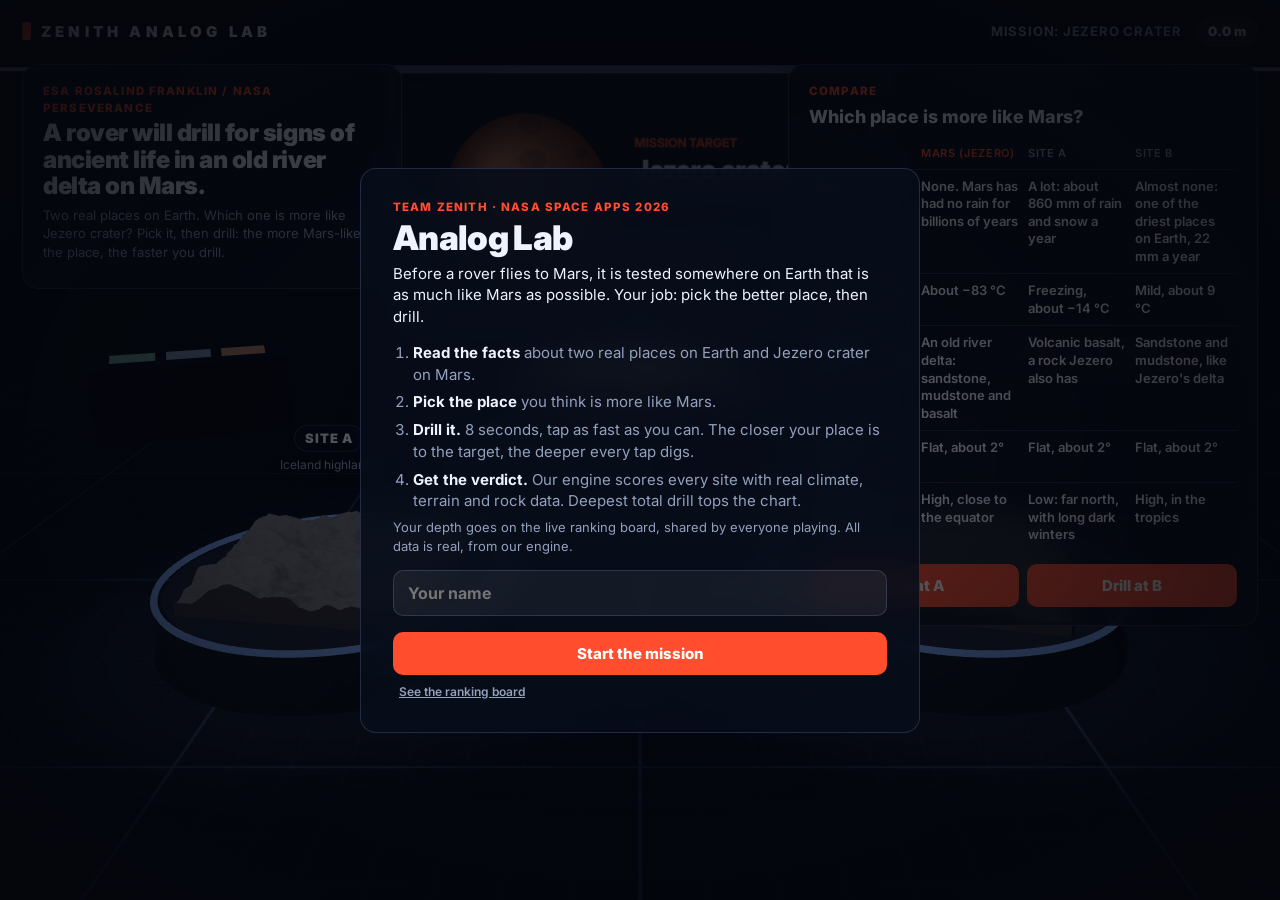
==== zenith-app/game/index.html @ bbe91fd3 "Zenith, NASA Space Apps 2026: public snapshot at submission Snapshot of savanakshitij/zenith-analog-" ====
<!doctype html>
<html lang="en">
<head>
<meta charset="utf-8">
<meta name="viewport" content="width=device-width, initial-scale=1, maximum-scale=1, user-scalable=no">
<title>Analog Lab: Team Zenith</title>
<link rel="preconnect" href="https://fonts.googleapis.com">
<link href="https://fonts.googleapis.com/css2?family=Inter:wght@400;500;600;700;800;900&display=swap" rel="stylesheet">
<style>
:root { --ink: #eef3ff; --muted: #93a1bd; --line: rgba(160, 190, 255, .18); --panel: rgba(8, 13, 26, .86); --accent: #ff4d2e; --data: #6ea8ff; --good: #3ddc97; --mid: #ffc857; --bad: #ff5d5d; }
* { box-sizing: border-box; }
html, body { margin: 0; height: 100%; background: #04060c; color: var(--ink); font: 15px/1.45 Inter, system-ui, sans-serif; overflow: hidden; }
canvas#lab { position: fixed; inset: 0; width: 100%; height: 100%; display: block; }
.top { position: fixed; top: 0; left: 0; right: 0; display: flex; align-items: center; gap: 14px; padding: 16px 22px; pointer-events: none; }
.brand { font-weight: 900; letter-spacing: .28em; font-size: 15px; }
.brand i { display: inline-block; width: 9px; height: 18px; background: var(--accent); border-radius: 2px; margin-right: 10px; vertical-align: -3px; }
.top .round { margin-left: auto; font-size: 13px; color: var(--muted); font-weight: 700; letter-spacing: .06em; }
.top .pts { font-weight: 900; color: var(--ink); background: rgba(255,255,255,.08); padding: 6px 12px; border-radius: 999px; font-size: 13px; }
.panel { position: fixed; background: var(--panel); border: 1px solid var(--line); border-radius: 16px; -webkit-backdrop-filter: blur(14px); backdrop-filter: blur(14px); }
.brief { left: 22px; top: 64px; width: min(380px, calc(100vw - 44px)); padding: 18px 20px; }
.kicker { margin: 0 0 4px; font-size: 11.5px; font-weight: 800; letter-spacing: .1em; text-transform: uppercase; color: var(--accent); }
h1 { margin: 0 0 6px; font-size: 24px; line-height: 1.1; letter-spacing: -.02em; font-weight: 900; }
h2 { margin: 0 0 8px; font-size: 18px; font-weight: 800; }
p { margin: 0 0 8px; }
.muted { color: var(--muted); font-size: 13px; }
.tgt { display: grid; grid-template-columns: 1fr auto; gap: 3px 12px; margin-top: 10px; font-size: 13px; }
.tgt span:nth-child(odd) { color: var(--muted); }
.tgt span:nth-child(even) { font-weight: 700; text-align: right; font-variant-numeric: tabular-nums; }
.choose { left: 50%; bottom: 20px; transform: translateX(-50%); display: flex; gap: 8px; padding: 10px; }
.choose button { min-width: 150px; text-align: left; border: 1px solid var(--line); background: rgba(255,255,255,.04); color: var(--ink); border-radius: 12px; padding: 10px 14px; cursor: pointer; font: inherit; transition: border-color .15s, background .15s; }
.choose button b { display: block; font-size: 22px; font-weight: 900; line-height: 1; margin-bottom: 4px; color: var(--data); }
.choose button span { font-size: 12.5px; color: var(--muted); }
.choose button:hover, .choose button.sel { border-color: var(--data); background: rgba(110,168,255,.12); }
.choose button.win { border-color: var(--good); background: rgba(61,220,151,.14); }
.choose button.lose { opacity: .7; }
.inspect { right: 22px; top: 64px; width: min(400px, calc(100vw - 44px)); padding: 18px 20px; max-height: calc(100vh - 190px); overflow-y: auto; }
.rows { display: grid; grid-template-columns: 1.15fr 1fr 1fr; font-size: 13px; margin-top: 8px; }
.rows > span { padding: 7px 0; border-top: 1px solid var(--line); font-variant-numeric: tabular-nums; }
.rows .h { color: var(--muted); font-weight: 700; font-size: 11.5px; text-transform: uppercase; letter-spacing: .06em; border-top: 0; }
.rows .l { color: var(--muted); }
.rows .v { font-weight: 700; }
.rows .v.good { color: var(--good); } .rows .v.mid { color: var(--mid); } .rows .v.bad { color: var(--bad); }
.cta { display: block; width: 100%; margin-top: 14px; border: 0; border-radius: 10px; padding: 12px; background: var(--accent); color: #fff; font: 800 15px Inter, sans-serif; cursor: pointer; }
.cta.ghost { background: transparent; border: 1px solid var(--line); color: var(--ink); }
.cta:disabled { opacity: .4; cursor: default; }
.bars { display: grid; gap: 10px; margin: 12px 0; }
.bar { display: grid; grid-template-columns: 28px 1fr 44px; gap: 10px; align-items: center; font-size: 13px; }
.bar b { font-size: 18px; color: var(--data); }
.bar .tr { height: 10px; border-radius: 6px; background: rgba(255,255,255,.08); overflow: hidden; }
.bar .tr i { display: block; height: 100%; width: 0; background: var(--data); border-radius: 6px; transition: width 1.1s cubic-bezier(.2,.8,.2,1); }
.bar.win .tr i { background: var(--good); }
.bar .n { text-align: right; font-weight: 900; font-variant-numeric: tabular-nums; }
.bar small { grid-column: 2 / 4; margin-top: -6px; color: var(--muted); }
#labels { position: fixed; inset: 0; z-index: 1; pointer-events: none; }
.panel, .hint { z-index: 3; }
.label { position: absolute; transform: translate(-50%, -100%); pointer-events: none; text-align: center; white-space: nowrap; text-shadow: 0 2px 10px #000; }
.label b { display: inline-block; font-size: 13px; font-weight: 900; letter-spacing: .06em; padding: 3px 10px; border-radius: 999px; background: rgba(8,13,26,.75); border: 1px solid var(--line); }
.label.target b { color: var(--accent); border-color: rgba(255,77,46,.5); }
.label span { display: block; font-size: 12px; color: var(--muted); margin-top: 4px; }
.label em { display: block; font-style: normal; font-size: 26px; font-weight: 900; color: var(--good); margin-top: 2px; }
.cover { position: fixed; inset: 0; display: grid; place-items: center; background: radial-gradient(ellipse at center, rgba(4,6,12,.55), rgba(4,6,12,.92)); z-index: 5; padding: 20px; }
.cover .panel { position: relative; width: min(560px, 100%); padding: 30px 32px; }
.cover h1 { font-size: 34px; }
.steps { margin: 14px 0 6px; padding-left: 20px; color: var(--muted); }
.steps li { margin-bottom: 6px; } .steps b { color: var(--ink); }
.hint { position: fixed; left: 50%; bottom: 118px; transform: translateX(-50%); font-size: 12.5px; color: var(--muted); text-shadow: 0 1px 6px #000; pointer-events: none; }
.drive { left: 50%; top: 64px; transform: translateX(-50%); padding: 12px 18px; text-align: center; min-width: 320px; }
.drive .big { font-size: 30px; font-weight: 900; font-variant-numeric: tabular-nums; }
.drive .row { display: flex; gap: 18px; justify-content: center; align-items: baseline; }
.drive .row span { font-size: 12px; color: var(--muted); text-transform: uppercase; letter-spacing: .06em; font-weight: 700; }
.drive .msg { margin: 6px 0 0; font-size: 13.5px; min-height: 1.4em; }
.drive .msg.bad { color: var(--bad); font-weight: 700; } .drive .msg.good { color: var(--good); font-weight: 700; }
.samples { right: 22px; top: 64px; width: min(330px, calc(100vw - 44px)); padding: 14px 16px; }
.samples .s { padding: 8px 0; border-top: 1px solid var(--line); font-size: 13px; }
.samples .s:first-of-type { border-top: 0; }
.samples .s b { display: block; }
.samples .s .ok { color: var(--good); font-weight: 800; } .samples .s .no { color: var(--bad); font-weight: 800; } .samples .s .meh { color: var(--mid); font-weight: 800; }
.pad { position: fixed; z-index: 4; bottom: 18px; display: grid; gap: 6px; }
.pad.l { left: 18px; grid-template-columns: repeat(3, 56px); } .pad.r { right: 18px; }
.pad button { height: 56px; border-radius: 12px; border: 1px solid var(--line); background: rgba(8,13,26,.8); color: var(--ink); font: 800 18px Inter, sans-serif; touch-action: none; user-select: none; }
.pad button:active, .pad button.on { background: rgba(110,168,255,.3); }
.pad.r button { width: 110px; background: var(--accent); border-color: var(--accent); font-size: 16px; }
.keys { font-size: 12px; color: var(--muted); margin-top: 4px; }
kbd { font: 700 11px Inter, sans-serif; border: 1px solid var(--line); border-radius: 4px; padding: 1px 5px; color: var(--ink); }
.drill { left: 50%; bottom: 20px; transform: translateX(-50%); width: min(560px, calc(100vw - 24px)); padding: 16px 20px; display: grid; grid-template-columns: 1fr 120px; gap: 14px; align-items: center; z-index: 4; }
.drill .stat { display: flex; gap: 22px; align-items: baseline; }
.drill .stat div b { display: block; font-size: 38px; font-weight: 900; line-height: 1; font-variant-numeric: tabular-nums; }
.drill .stat div span { font-size: 11.5px; color: var(--muted); text-transform: uppercase; letter-spacing: .06em; font-weight: 700; }
.drill .tap { grid-row: span 2; height: 120px; border-radius: 50%; border: 0; background: var(--accent); color: #fff; font: 900 22px Inter, sans-serif; cursor: pointer; touch-action: manipulation; user-select: none; box-shadow: 0 0 0 6px rgba(255,77,46,.25); transition: transform 60ms; }
.drill .tap:active { transform: scale(.94); }
.drill .tap:disabled { background: #444; box-shadow: none; }
.drill p { margin: 0; font-size: 13px; color: var(--muted); }
.gauge { position: fixed; z-index: 3; left: 22px; top: 50%; transform: translateY(-50%); width: 120px; height: min(460px, 60vh); padding: 10px; }
.gauge .col { position: relative; height: calc(100% - 26px); border-radius: 8px; overflow: hidden; background: linear-gradient(#8a6a4a, #6b4f38 30%, #4b3a2c 60%, #2e2620); }
.gauge .col i { position: absolute; left: 0; right: 0; top: 0; height: 0; background: rgba(0,0,0,.55); border-bottom: 3px solid var(--accent); }
.gauge .col em { position: absolute; left: 6px; font-style: normal; font-size: 10px; color: rgba(255,255,255,.6); font-weight: 700; }
.gauge b { display: block; text-align: center; font-size: 13px; margin-bottom: 6px; }
.name { width: 100%; margin: 6px 0 2px; padding: 12px 14px; border-radius: 10px; border: 1px solid var(--line); background: rgba(255,255,255,.06); color: var(--ink); font: 700 16px Inter, sans-serif; }
.board { display: grid; gap: 7px; margin: 12px 0; }
.board .r { display: grid; grid-template-columns: 26px 110px 1fr 64px; gap: 10px; align-items: center; font-size: 13.5px; }
.board .r b { color: var(--muted); } .board .r span { overflow: hidden; text-overflow: ellipsis; white-space: nowrap; font-weight: 700; }
.board .r .tr { height: 14px; border-radius: 7px; background: rgba(255,255,255,.07); overflow: hidden; }
.board .r .tr i { display: block; height: 100%; background: var(--data); border-radius: 7px; width: 0; transition: width 1s cubic-bezier(.2,.8,.2,1); }
.board .r.me .tr i { background: var(--accent); } .board .r.me span { color: var(--accent); }
.board .r .n { text-align: right; font-weight: 900; font-variant-numeric: tabular-nums; }
.linkbtn { background: none; border: 0; color: var(--muted); font: 600 12px Inter, sans-serif; cursor: pointer; text-decoration: underline; margin-top: 8px; }
.cmp { display: grid; grid-template-columns: 1fr 1fr 1fr 1fr; font-size: 13px; margin-top: 6px; }
.cmp > span { padding: 8px 5px; border-top: 1px solid var(--line); font-weight: 600; line-height: 1.35; }
.cmp small { display: block; font-weight: 500; font-size: 11px; color: var(--muted); }
.cmp .h { border-top: 0; color: var(--muted); font-size: 11px; text-transform: uppercase; letter-spacing: .06em; }
.cmp .l { color: var(--muted); font-weight: 600; }
.cmp .tg { color: var(--ink); } .cmp .h.tg { color: var(--accent); }
.cmp .v.good { color: var(--good); } .cmp .v.mid { color: var(--mid); } .cmp .v.bad { color: var(--bad); }
.cmp .nm { font-size: 11px; color: var(--muted); font-weight: 600; }
.two { display: grid; grid-template-columns: 1fr 1fr; gap: 8px; } .two .cta { margin-top: 12px; }
.verdict { padding: 10px 12px; border-radius: 10px; margin-bottom: 10px; font-size: 14px; }
.verdict.yes { background: rgba(61,220,151,.14); } .verdict.no { background: rgba(255,93,93,.14); }
.cam { position: fixed; inset: 0; z-index: 3; display: grid; place-items: center; padding: 70px 16px 170px; pointer-events: none; }
.cam-in { position: relative; padding: 10px 12px 12px; width: min(900px, 100%); }
.cam-in canvas { display: block; width: 100%; height: auto; border-radius: 10px; }
.inspect { width: min(470px, calc(100vw - 44px)); }
[hidden] { display: none !important; }
@media (max-width: 700px) {
  .top .round { display: none; } .brand { font-size: 12px; letter-spacing: .2em; }
  .cmp { grid-template-columns: 1fr 1fr 1fr; font-size: 12px; }
  .cmp > span:first-child { display: none; }
  .cmp .l { grid-column: 1 / -1; padding-bottom: 0; color: var(--ink); font-weight: 800; }
  .cmp .l + span, .cmp .l + span + span, .cmp .l + span + span + span { border-top: 0; }
  .inspect { bottom: 12px !important; max-height: 62vh !important; }
  .cam { padding: 96px 8px 200px; }
  .drill { grid-template-columns: 1fr 96px; padding: 12px 14px; bottom: 10px; }
  .drill .tap { height: 96px; font-size: 18px; }
  .drill .stat { gap: 14px; } .drill .stat div b { font-size: 28px; }
  .drill p { display: none; }
  .board .r { grid-template-columns: 22px 80px 1fr 56px; }
  .cover .panel { padding: 22px 20px; } .cover h1 { font-size: 28px; }
}
@media (max-width: 900px) {
  .brief { top: 54px; left: 12px; right: 12px; width: auto; padding: 12px 14px; }
  .brief .tgt, .brief .muted { display: none; }
  h1 { font-size: 19px; }
  .inspect { top: auto; bottom: 96px; left: 12px; right: 12px; width: auto; max-height: 46vh; }
  .choose { left: 12px; right: 12px; transform: none; bottom: 12px; }
  .choose button { min-width: 0; flex: 1; padding: 8px 10px; }
  .choose button span { display: none; }
  .hint { display: none; }
}
</style>
</head>
<body>
<canvas id="lab"></canvas>
<header class="top"><a class="brand back" href="../index.html" style="pointer-events:auto;color:inherit;text-decoration:none" title="Back to Zenith"><i></i>ZENITH ANALOG LAB</a><span class="round" id="round"></span><span class="pts" id="pts">0.0 m</span></header>

<section class="panel brief" id="brief"></section>
<section class="panel inspect" id="inspect" hidden></section>
<nav class="panel choose" id="choose"></nav>
<p class="hint" id="hint">Click a site (or press 1, 2, 3) to inspect it. Drag to look around.</p>
<div id="labels"></div>
<section class="panel drive" id="drive" hidden><div class="row"><div><div class="big" id="dTime">45</div><span>seconds</span></div><div><div class="big" id="dSamp">0 / 3</div><span>samples</span></div><div><div class="big" id="dTilt">0°</div><span>tilt</span></div></div><p class="msg" id="dMsg"></p><p class="keys">Tilt follows this place's measured slope, exaggerated 2.5× so you can feel it. Over 32° the rover tips. <kbd>↑</kbd><kbd>↓</kbd><kbd>←</kbd><kbd>→</kbd> or <kbd>W</kbd><kbd>A</kbd><kbd>S</kbd><kbd>D</kbd> drive · <kbd>Space</kbd> drill at a beacon</p></section>
<section class="panel samples" id="samples" hidden></section>
<div class="cam" id="cam" hidden><div class="panel cam-in"><p class="kicker" id="camK">Drill cam</p><canvas id="camC" width="900" height="460"></canvas></div></div>
<section class="panel drill" id="drill" hidden><div class="stat"><div><b id="xTime">8.0</b><span>seconds</span></div><div><b id="xDepth">0.0</b><span>metres deep</span></div><div><b id="xTaps">0</b><span>taps</span></div></div><button class="tap" id="tap">DRILL</button><p id="xMsg">Tap DRILL as fast as you can. The clock starts on your first tap.</p></section>
<aside class="panel gauge" id="gauge" hidden><b>Drill depth</b><div class="col"><i id="xBar"></i><em style="top:24%">10 m</em><em style="top:49%">20 m</em><em style="top:74%">30 m</em></div></aside>
<div class="pad l" id="padL" hidden><span></span><button data-key="f">▲</button><span></span><button data-key="l">◀</button><button data-key="b">▼</button><button data-key="r">▶</button></div>
<div class="pad r" id="padR" hidden><button data-key="drill">DRILL</button></div>

<div class="cover" id="intro">
  <div class="panel">
    <p class="kicker">Team Zenith · NASA Space Apps 2026</p>
    <h1>Analog Lab</h1>
    <p>Before a rover flies to Mars, it is tested somewhere on Earth that is as much like Mars as possible. Your job: pick the better place, then drill.</p>
    <ol class="steps">
      <li><b>Read the facts</b> about two real places on Earth and Jezero crater on Mars.</li>
      <li><b>Pick the place</b> you think is more like Mars.</li>
      <li><b>Drill it.</b> 8 seconds, tap as fast as you can. The closer your place is to the target, the deeper every tap digs.</li>
      <li><b>Get the verdict.</b> Our engine scores every site with real climate, terrain and rock data. Deepest total drill tops the chart.</li>
    </ol>
    <p class="muted">Your depth goes on the live ranking board, shared by everyone playing. All data is real, from our engine.</p>
    <input class="name" id="pname" maxlength="18" placeholder="Your name" autocomplete="off">
    <button class="cta" id="go">Start the mission</button>
    <button class="linkbtn" id="seeBoard">See the ranking board</button>
  </div>
</div>
<div class="cover" id="final" hidden><div class="panel" id="finalIn"></div></div>

<script src="../js/vendor/three.min.js"></script>
<script>window.LAB=[{"id":"jezero","name":"Jezero crater","body":"Mars","mission":"ESA Rosalind Franklin / NASA Perseverance","brief":"A rover will drill for signs of ancient life in an old river delta on Mars.","target":{"tmin":-83,"swing":77,"rain":0,"slope":2.1,"rough":192,"albedo":0.14,"ice":false,"sun":69,"rock":"sandstone and mudstone or basalt"},"cells":[{"label":null,"role":"best","lat":-20.625,"lon":-69.875,"region":"Pampa del Tamarugal, Atacama, Chile","score":0.81,"dims":{"thermal":0.48,"aridity":0.8,"terrain":0.96,"surface":0.63,"ice":1,"illumination":0.94,"geology":1},"f":{"tmin":9,"swing":26,"rain":22,"slope":2,"rough":186,"albedo":0.21,"ice":false,"sun":69,"rock":"sandstone and mudstone"},"nk":null,"name":"Pampa del Tamarugal, Atacama, Chile","nearKnown":{"name":"Yungay, Atacama Desert","km":387}},{"label":null,"role":"new","lat":21.375,"lon":17.375,"region":"Tibesti, northern Chad","score":0.73,"dims":{"thermal":0.23,"aridity":0.71,"terrain":0.95,"surface":0.82,"ice":1,"illumination":0.9,"geology":1},"f":{"tmin":13,"swing":14,"rain":35,"slope":2.1,"rough":203,"albedo":0.17,"ice":false,"sun":68,"rock":"basalt"},"nk":null,"name":"Tibesti, northern Chad","nearKnown":{"name":"Mount Etna","km":1836}},{"label":null,"role":"decoy","lat":64.875,"lon":-16.875,"region":"Iceland highlands","score":0.21,"dims":{"thermal":0.31,"aridity":0,"terrain":0.69,"surface":0.46,"ice":0.97,"illumination":0.02,"geology":1},"f":{"tmin":-14,"swing":7,"rain":862,"slope":1.7,"rough":121,"albedo":0.25,"ice":false,"sun":25,"rock":"basalt"},"nk":null,"name":"Iceland highlands","nearKnown":{"name":"Holuhraun lava field","km":3}}],"lesson":"Iceland is a famous Mars analog, but it gets 862 mm of rain a year and its Sun sits 25° up at noon against 69° at Jezero. The Pampa del Tamarugal in the Atacama wins: almost no rain, the same 2° slopes and ruggedness, and sandstone like Jezero's delta. Tibesti in Chad, 1,836 km from any known analog site, is our new candidate."},{"id":"marius","name":"Marius Hills lava-tube pit","body":"Moon","mission":"Lunar lava-tube shelter (NASA and ESA concept studies)","brief":"Shelter astronauts inside a lava tube under the Moon's dark basalt plains.","target":{"tmin":-178,"swing":295,"rain":0,"slope":1.1,"rough":103,"albedo":0.11,"ice":false,"sun":76,"rock":"basalt"},"cells":[{"label":null,"role":"best","lat":27.375,"lon":37.375,"region":"Harrat lava fields, NW Saudi Arabia","score":0.73,"dims":{"thermal":0.3,"aridity":0.88,"terrain":0.96,"surface":0.72,"ice":1,"illumination":0.61,"geology":1},"f":{"tmin":6,"swing":18,"rain":13,"slope":1,"rough":94,"albedo":0.16,"ice":false,"sun":63,"rock":"basalt"},"nk":null,"name":"Harrat lava fields, NW Saudi Arabia","nearKnown":{"name":"Wadi Rum","km":310}},{"label":null,"role":"new","lat":23.125,"lon":18.625,"region":"Sahara, Libya","score":0.71,"dims":{"thermal":0.23,"aridity":0.77,"terrain":0.97,"surface":0.72,"ice":1,"illumination":0.72,"geology":1},"f":{"tmin":13,"swing":14,"rain":26,"slope":1,"rough":99,"albedo":0.16,"ice":false,"sun":67,"rock":"basalt"},"nk":null,"name":"Sahara, Libya","nearKnown":{"name":"Balos Cove, Santorini","km":1609}},{"label":null,"role":"decoy","lat":20.375,"lon":50.625,"region":"Rub' al Khali, Arabia","score":0.39,"dims":{"thermal":0.22,"aridity":0.76,"terrain":0.23,"surface":0.12,"ice":1,"illumination":0.78,"geology":0.37},"f":{"tmin":14,"swing":13,"rain":28,"slope":0,"rough":4,"albedo":0.42,"ice":false,"sun":69,"rock":"loose sediment"},"nk":null,"name":"Rub' al Khali dunes","nearKnown":{"name":"Dallol, Danakil Depression","km":1290}}],"lesson":"Dunes look like the Moon, but they are loose sand, much brighter (albedo 0.42 against 0.11) and almost perfectly flat. The Harrat lava fields in Saudi Arabia are dark, dry basalt with the right roughness, the closest match to the Marius Hills. Basalt plains in Libya, 1,609 km from any known site, come a close second."},{"id":"shackleton","name":"Shackleton crater rim","body":"Moon","mission":"NASA Artemis IV and VIPER, lunar south pole","brief":"Crew and rovers will look for water ice on the rim of a polar crater.","target":{"tmin":-218,"swing":45,"rain":0,"slope":12.3,"rough":1114,"albedo":0.11,"ice":true,"sun":1,"rock":"gabbro and anorthosite"},"cells":[{"label":null,"role":"best","lat":-77.625,"lon":161.375,"region":"McMurdo Dry Valleys, Antarctica","score":0.42,"dims":{"thermal":0.21,"aridity":0.41,"terrain":0.55,"surface":0.17,"ice":1,"illumination":0.75,"geology":0.37},"f":{"tmin":-40,"swing":1,"rain":91,"slope":11,"rough":881,"albedo":0.37,"ice":true,"sun":15,"rock":"sandstone and mudstone"},"nk":null,"name":"McMurdo Dry Valleys, Antarctica","nearKnown":{"name":"McMurdo Dry Valleys","km":20}},{"label":null,"role":"new","lat":36.625,"lon":84.875,"region":"Kunlun Mountains, China","score":0.39,"dims":{"thermal":0.41,"aridity":0.52,"terrain":0.25,"surface":0.44,"ice":1,"illumination":0.16,"geology":0.37},"f":{"tmin":-23,"swing":24,"rain":66,"slope":3.9,"rough":336,"albedo":0.23,"ice":true,"sun":53,"rock":"unknown"},"nk":null,"name":"Kunlun Mountains, China","nearKnown":{"name":"Dalangtan playa, Qaidam Basin","km":629}},{"label":null,"role":"decoy","lat":24.875,"lon":3.125,"region":"Sahara, Algeria","score":0.25,"dims":{"thermal":0.16,"aridity":0.71,"terrain":0.12,"surface":0.32,"ice":0.37,"illumination":0.1,"geology":0.37},"f":{"tmin":12,"swing":15,"rain":34,"slope":1,"rough":94,"albedo":0.27,"ice":false,"sun":65,"rock":"sandstone and mudstone"},"nk":null,"name":"Sahara, Algeria","nearKnown":{"name":"Tabernas Desert","km":1449}}],"lesson":"Trick round: nothing on Earth is close. The McMurdo Dry Valleys win with only 0.42. They are steep and icy, but −40 °C against −218 °C on the Moon, with brighter ground and no lunar anorthosite rock. That is why Moon polar hardware also needs vacuum and cold chambers."}];</script>
<script>
window.addEventListener("error", e => { const d = document.createElement("p"); d.style.cssText = "position:fixed;left:16px;bottom:16px;z-index:9;background:#300;color:#fff;padding:8px 12px;border-radius:8px;font:13px Inter,sans-serif"; d.textContent = "Something went wrong: " + e.message; document.body.appendChild(d); });
(function () {
  const R = window.LAB, $ = s => document.querySelector(s), T = THREE;
  R.splice(0, R.length, ...R.filter(r => r.id === "jezero"));
  R.forEach(r => { r.cells = r.cells.filter(c => c.role !== "new"); });
  /* plain facts for the audience (numbers are the cells' measured values) */
  const FACTS = {
    rows: [["Rain", "rain", "aridity"], ["Coldest nights", "tmin", "thermal"], ["What the ground is made of", "rock", "geology"], ["Is the ground flat?", "slope", "terrain"], ["How high the Sun gets", "sun", "illumination"]],
    target: { rain: "None. Mars has had no rain for billions of years", tmin: "About −83 °C", rock: "An old river delta: sandstone, mudstone and basalt", slope: "Flat, about 2°", sun: "High, close to the equator" },
    best: { rain: "Almost none: one of the driest places on Earth, 22 mm a year", tmin: "Mild, about 9 °C", rock: "Sandstone and mudstone, like Jezero's delta", slope: "Flat, about 2°", sun: "High, in the tropics" },
    decoy: { rain: "A lot: about 860 mm of rain and snow a year", tmin: "Freezing, about −14 °C", rock: "Volcanic basalt, a rock Jezero also has", slope: "Flat, about 2°", sun: "Low: far north, with long dark winters" },
  };
  const SIMPLE = {
    jezero: "Iceland looks like Mars, but it rains a lot there and the Sun stays low. The Atacama desert is almost rainless, flat and has the same kind of rock as Jezero.",
    marius: "Sand dunes look like the Moon, but they are loose sand, bright and flat. The Saudi lava field is dark, dry basalt, the same rock as the Moon's plains.",
    shackleton: "Trick round: neither is close. Antarctica is icy and steep like the lunar pole, so it wins, but nowhere on Earth is anywhere near as cold as the Moon.",
  };
  const esc = s => String(s == null ? "" : s).replace(/[&<>"']/g, c => ({ "&": "&amp;", "<": "&lt;", ">": "&gt;", '"': "&quot;", "'": "&#39;" }[c]));
  const LET = ["A", "B"];
  let round = 0, pts = 0, sel = -1, locked = false, order = [];

  /* ---------- the lab ---------- */
  const canvas = $("#lab"), renderer = new T.WebGLRenderer({ canvas, antialias: true });
  renderer.setPixelRatio(Math.min(devicePixelRatio || 1, 2));
  renderer.shadowMap.enabled = true; renderer.shadowMap.type = T.PCFSoftShadowMap;
  renderer.outputEncoding = T.sRGBEncoding; renderer.toneMapping = T.ACESFilmicToneMapping; renderer.toneMappingExposure = 1.05;
  const scene = new T.Scene(); scene.background = new T.Color(0x04060c); scene.fog = new T.Fog(0x04060c, 9, 24);
  const camera = new T.PerspectiveCamera(42, 1, 0.1, 60);

  scene.add(new T.HemisphereLight(0x8fa8ff, 0x0b0d14, 0.35));
  // floor: dark polished panels with a cyan grid
  const gc = document.createElement("canvas"); gc.width = gc.height = 512; const g2 = gc.getContext("2d");
  g2.fillStyle = "#0b0f19"; g2.fillRect(0, 0, 512, 512);
  g2.strokeStyle = "rgba(90,150,255,.35)"; g2.lineWidth = 2; g2.strokeRect(1, 1, 510, 510);
  g2.strokeStyle = "rgba(90,150,255,.10)"; g2.lineWidth = 1; for (let k = 64; k < 512; k += 64) { g2.beginPath(); g2.moveTo(k, 0); g2.lineTo(k, 512); g2.moveTo(0, k); g2.lineTo(512, k); g2.stroke(); }
  const gt = new T.CanvasTexture(gc); gt.wrapS = gt.wrapT = T.RepeatWrapping; gt.repeat.set(14, 14); gt.anisotropy = 8;
  const floor = new T.Mesh(new T.PlaneGeometry(40, 40), new T.MeshStandardMaterial({ map: gt, roughness: 0.32, metalness: 0.55 }));
  floor.rotation.x = -Math.PI / 2; floor.receiveShadow = true; scene.add(floor);
  // back wall with light strips and screens
  const wall = new T.Mesh(new T.PlaneGeometry(40, 10), new T.MeshStandardMaterial({ color: 0x0a0e18, roughness: 0.8, metalness: 0.2 }));
  wall.position.set(0, 5, -7); scene.add(wall);
  const glow = (w, h, c, x, y, z, ry = 0) => { const m = new T.Mesh(new T.PlaneGeometry(w, h), new T.MeshBasicMaterial({ color: c })); m.position.set(x, y, z); m.rotation.y = ry; scene.add(m); return m; };
  for (let k = -3; k <= 3; k++) glow(1.6, 0.05, 0x3a6dff, k * 2.6, 4.2, -6.98);
  // big wall screen: a slowly turning Mars-coloured planet drawn on a canvas
  const sc = document.createElement("canvas"); sc.width = 1024; sc.height = 512; const s2 = sc.getContext("2d");
  const screenTex = new T.CanvasTexture(sc); screenTex.encoding = T.sRGBEncoding;
  const screen = new T.Mesh(new T.PlaneGeometry(6.4, 3.2), new T.MeshBasicMaterial({ map: screenTex, toneMapped: false })); screen.position.set(0, 2.55, -6.95); scene.add(screen);
  glow(6.6, 3.4, 0x14203a, 0, 2.55, -6.97);
  // side consoles
  [-5.4, 5.4].forEach(x => {
    const c = new T.Mesh(new T.BoxGeometry(2.2, 0.9, 0.9), new T.MeshStandardMaterial({ color: 0x111725, roughness: 0.5, metalness: 0.6 }));
    c.position.set(x, 0.45, -4.6); c.rotation.y = x < 0 ? 0.35 : -0.35; c.castShadow = c.receiveShadow = true; scene.add(c);
    for (let k = 0; k < 3; k++) { const s = new T.Mesh(new T.PlaneGeometry(0.5, 0.3), new T.MeshBasicMaterial({ color: [0x1f8f6a, 0x3a6dff, 0xff4d2e][k] })); s.position.set((k - 1) * 0.62, 0.46, 0.1); s.rotation.x = -Math.PI / 2 + 0.35; c.add(s); }
  });
  // ceiling light rows
  for (let k = -2; k <= 2; k++) glow(0.12, 14, 0xdfe8ff, k * 3, 7.5, -2, 0).rotation.x = Math.PI / 2;

  /* ---------- pedestals and terrain ---------- */
  const SLOTS = [{ x: -2.3, z: 0.9 }, { x: 2.3, z: 0.9 }], TSLOT = { x: 0, z: -3.2, y: 0.55 };
  function pedestal(x, z, h, ring) {
    const g = new T.Group();
    const p = new T.Mesh(new T.CylinderGeometry(1.25, 1.35, h, 64), new T.MeshStandardMaterial({ color: 0x151b2a, roughness: 0.4, metalness: 0.7 }));
    p.position.y = h / 2; p.castShadow = p.receiveShadow = true; g.add(p);
    const r = new T.Mesh(new T.TorusGeometry(1.3, 0.025, 8, 96), new T.MeshBasicMaterial({ color: ring, toneMapped: false }));
    r.rotation.x = Math.PI / 2; r.position.y = h + 0.01; g.add(r);
    g.position.set(x, 0, z); scene.add(g);
    const spot = new T.SpotLight(0xffffff, 1.4, 12, 0.42, 0.55, 1.2);
    spot.position.set(x - 1.2, 6.2, z + 2.2); spot.target.position.set(x, h, z); spot.castShadow = true; spot.shadow.mapSize.set(1024, 1024); spot.shadow.bias = -0.0008;
    scene.add(spot, spot.target);
    return { g, ring: r, top: h };
  }
  const peds = SLOTS.map(s => pedestal(s.x, s.z, 0.42, 0x3a6dff));
  const tped = pedestal(TSLOT.x, TSLOT.z, TSLOT.y + 0.42, 0xff4d2e);

  // seeded noise
  function rng(seed) { let s = seed >>> 0; return () => ((s = Math.imul(s ^ (s >>> 15), 2246822507) ^ Math.imul(s ^ (s >>> 13), 3266489909)) >>> 0) / 4294967296; }
  function noise2(seed) {
    const r = rng(seed), P = new Uint8Array(512), G = [];
    for (let i = 0; i < 256; i++) { P[i] = i; const a = r() * 6.2832; G.push([Math.cos(a), Math.sin(a)]); }
    for (let i = 255; i > 0; i--) { const j = Math.floor(r() * (i + 1)); [P[i], P[j]] = [P[j], P[i]]; } for (let i = 0; i < 256; i++) P[i + 256] = P[i];
    const f = t => t * t * t * (t * (t * 6 - 15) + 10), d = (h, x, y) => G[h][0] * x + G[h][1] * y;
    return (x, y) => { const X = Math.floor(x) & 255, Y = Math.floor(y) & 255; x -= Math.floor(x); y -= Math.floor(y); const u = f(x), v = f(y);
      const a = P[X] + Y, b = P[X + 1] + Y; const l = (p, q, t) => p + t * (q - p);
      return l(l(d(P[a], x, y), d(P[b], x - 1, y), u), l(d(P[a + 1], x, y - 1), d(P[b + 1], x - 1, y - 1), u), v); };
  }
  const N = 112, SIZE = 2.0;
  // height field from the measured numbers: ruggedness sets the bumps, mean slope tilts and folds it (exaggerated so it shows)
  function heights(c, seed, extra) {
    const n = noise2(seed), H = new Float32Array(N * N);
    const amp = 0.05 + 0.32 * Math.min(1, Math.log1p(c.rough) / Math.log1p(1500));
    const ridge = Math.min(1, c.slope / 12);
    for (let j = 0; j < N; j++) for (let i = 0; i < N; i++) {
      const x = i / (N - 1), y = j / (N - 1); let h = 0, a = 1, f = 2.2;
      for (let o = 0; o < 6; o++) { let v = n(x * f + o * 7.1, y * f + o * 3.3); if (o < 3 && ridge > 0.2) v = (1 - Math.abs(v)) * 1.4 - 0.7; h += v * a; a *= 0.5; f *= 2.03; }
      H[j * N + i] = h * amp;
    }
    if (extra) extra(H);
    return H;
  }
  function crater(H, cx, cy, R, d) { for (let j = 0; j < N; j++) for (let i = 0; i < N; i++) { const r = Math.hypot(i / (N - 1) - cx, j / (N - 1) - cy) / R; if (r < 1) H[j * N + i] -= d * (1 - r * r); else if (r < 1.35) H[j * N + i] += d * 0.35 * (1 - (r - 1) / 0.35); } }
  function tile(H, mat, colourFn) {
    const geo = new T.PlaneGeometry(SIZE, SIZE, N - 1, N - 1); geo.rotateX(-Math.PI / 2);
    const pos = geo.attributes.position; let lo = 1e9; for (let v = 0; v < pos.count; v++) lo = Math.min(lo, H[v]);
    for (let v = 0; v < pos.count; v++) pos.setY(v, H[v] - lo);
    if (colourFn) { const col = new Float32Array(pos.count * 3); for (let v = 0; v < pos.count; v++) { const c = colourFn(v, H[v] - lo); col.set(c, v * 3); } geo.setAttribute("color", new T.BufferAttribute(col, 3)); }
    geo.computeVertexNormals();
    const g = new T.Group(), top = new T.Mesh(geo, mat); top.castShadow = top.receiveShadow = true; g.add(top);
    g.userData = { H, lo };
    // core-sample walls
    const vs = [], ix = [], base = -0.12, at = (i, j) => [-1 + 2 * i / (N - 1), H[j * N + i] - lo, -1 + 2 * j / (N - 1)];
    const edge = pts => { const o = vs.length / 3; pts.forEach(([x, y, z]) => vs.push(x, y, z, x, base, z)); for (let k = 0; k < pts.length - 1; k++) { const a = o + k * 2; ix.push(a, a + 1, a + 2, a + 1, a + 3, a + 2); } };
    const r = [...Array(N).keys()];
    edge(r.map(i => at(i, N - 1))); edge(r.map(j => at(N - 1, N - 1 - j))); edge(r.map(i => at(N - 1 - i, 0))); edge(r.map(j => at(0, j)));
    const sg = new T.BufferGeometry(); sg.setAttribute("position", new T.Float32BufferAttribute(vs, 3)); sg.setIndex(ix); sg.computeVertexNormals();
    const side = new T.Mesh(sg, new T.MeshStandardMaterial({ color: 0x2a2420, roughness: 1, side: T.DoubleSide })); side.castShadow = true; g.add(side);
    return g;
  }
  // Earth: satellite imagery of the real cell (Esri World Imagery), draped over the relief. Falls back to colours if offline.
  function esri(c, km = 24) {
    const dLat = km / 2 / 111, dLon = km / 2 / (111 * Math.max(0.05, Math.cos(c.lat * Math.PI / 180)));
    return `https://server.arcgisonline.com/ArcGIS/rest/services/World_Imagery/MapServer/export?bbox=${[c.lon - dLon, c.lat - dLat, c.lon + dLon, c.lat + dLat].map(v => v.toFixed(4)).join(",")}&bboxSR=4326&imageSR=4326&size=1024,1024&format=jpg&f=image`;
  }
  const ROCK_COL = { basalt: [0.2, 0.19, 0.18], "loose sediment": [0.78, 0.62, 0.42], "sandstone and mudstone": [0.66, 0.5, 0.36] };
  function earthTile(c, k) {
    const f = c.f, H = heights(f, 1000 + k * 77 + round * 13);
    const base = ROCK_COL[f.rock] || [0.55, 0.5, 0.45], a = Math.min(1.4, 0.55 + f.albedo * 2);
    const mat = new T.MeshStandardMaterial({ vertexColors: true, roughness: 0.95 });
    const g = tile(H, mat, (v, h) => { const s = (0.85 + h * 0.6) * a; return f.ice && h > 0.15 ? [0.92, 0.94, 0.97] : [base[0] * s, base[1] * s, base[2] * s]; });
    new T.TextureLoader().setCrossOrigin("anonymous").load(esri(c), tex => { tex.encoding = T.sRGBEncoding; tex.anisotropy = 8; mat.map = tex; mat.vertexColors = false; mat.color.set(0xffffff); mat.needsUpdate = true; }, undefined, () => {});
    return g;
  }
  // target: illustration from the target's own measured slope, ruggedness and brightness
  function targetTile(r) {
    const f = r.target, moon = r.body === "Moon", rr = rng(4242 + round);
    const H = heights(f, 9000 + round, H => {
      if (moon) for (let k = 0; k < 9; k++) crater(H, rr(), rr(), 0.05 + rr() * 0.14, 0.04 + rr() * 0.06);
      if (/rim/i.test(r.name)) crater(H, 1.15, 0.5, 0.75, 0.55);
      if (/lava|pit/i.test(r.name)) crater(H, 0.55, 0.45, 0.07, 0.35);
      if (!moon) crater(H, 0.7, 0.3, 0.12, 0.05);
    });
    const tint = moon ? [0.42, 0.42, 0.43] : [0.6, 0.33, 0.2], a = 0.75 + f.albedo * 1.5, rn = rng(77);
    const mat = new T.MeshStandardMaterial({ vertexColors: true, roughness: 0.97 });
    return tile(H, mat, (v, h) => { const s = (0.78 + h * 0.5) * a * (0.94 + rn() * 0.12); return f.ice && h < 0.08 && moon ? [0.75, 0.8, 0.88] : [tint[0] * s, tint[1] * s, tint[2] * s]; });
  }
  // a small rover on the target, for scale and fun
  function rover() {
    const g = new T.Group(), m = new T.MeshStandardMaterial({ color: 0xe8ecf2, roughness: 0.5, metalness: 0.3 }), d = new T.MeshStandardMaterial({ color: 0x22262e, roughness: 0.8 });
    const b = new T.Mesh(new T.BoxGeometry(0.26, 0.08, 0.18), m); b.position.y = 0.1; g.add(b);
    const mast = new T.Mesh(new T.CylinderGeometry(0.008, 0.008, 0.14), m); mast.position.set(0.08, 0.2, 0); g.add(mast);
    const head = new T.Mesh(new T.BoxGeometry(0.05, 0.03, 0.04), m); head.position.set(0.08, 0.28, 0); g.add(head);
    for (const x of [-0.1, 0, 0.1]) for (const z of [-0.11, 0.11]) { const w = new T.Mesh(new T.CylinderGeometry(0.035, 0.035, 0.03, 16), d); w.rotation.x = Math.PI / 2; w.position.set(x, 0.04, z); g.add(w); }
    g.traverse(o => { if (o.isMesh) o.castShadow = true; });
    return g;
  }
  let tiles = [], ttile = null, rv = null;
  function clearTiles() { [...tiles, ttile].forEach(t => { if (!t) return; t.parent && t.parent.remove(t); t.traverse(o => { o.geometry && o.geometry.dispose(); if (o.material) { o.material.map && o.material.map.dispose(); o.material.dispose(); } }); }); tiles = []; ttile = null; }

  /* ---------- wall screen ---------- */
  function drawScreen(t) {
    const r = R[Math.min(round, R.length - 1)], moon = r.body === "Moon";
    s2.fillStyle = "#070b16"; s2.fillRect(0, 0, 1024, 512);
    const cx = 270, cy = 256, rad = 175;
    const gr = s2.createRadialGradient(cx - 60, cy - 60, 20, cx, cy, rad); gr.addColorStop(0, moon ? "#d8d8d8" : "#e08a5c"); gr.addColorStop(1, moon ? "#3a3a3e" : "#5a2412");
    s2.fillStyle = gr; s2.beginPath(); s2.arc(cx, cy, rad, 0, 7); s2.fill();
    s2.save(); s2.beginPath(); s2.arc(cx, cy, rad, 0, 7); s2.clip(); const rr = rng(5 + round);
    for (let k = 0; k < 26; k++) { const x = ((rr() * 520 + t * 12) % 520) + cx - 260, y = cy - rad + rr() * rad * 2, s = 6 + rr() * 26; s2.fillStyle = `rgba(0,0,0,${0.12 + rr() * 0.15})`; s2.beginPath(); s2.ellipse(x, y, s, s * 0.8, 0, 0, 7); s2.fill(); }
    s2.restore();
    s2.fillStyle = "#ff4d2e"; s2.font = "800 26px Inter, sans-serif"; s2.fillText("MISSION TARGET", 500, 150);
    s2.fillStyle = "#eef3ff"; s2.font = "900 54px Inter, sans-serif"; wrap(r.name, 500, 215, 480, 58);
    s2.fillStyle = "#93a1bd"; s2.font = "600 26px Inter, sans-serif"; s2.fillText(r.body.toUpperCase() + "  ·  ROUND " + Math.min(round + 1, R.length) + " OF " + R.length, 500, 380);
    screenTex.needsUpdate = true;
  }
  function wrap(t, x, y, w, lh) { const ws = t.split(" "); let line = ""; for (const word of ws) { const tt = line ? line + " " + word : word; if (s2.measureText(tt).width > w && line) { s2.fillText(line, x, y); y += lh; line = word; } else line = tt; } s2.fillText(line, x, y); }

  /* ---------- camera ---------- */
  let yaw = 0, pitch = 0.3, dist = 10.4, look = new T.Vector3(0, 0.9, -0.8), goal = { yaw: 0, pitch: 0.3, dist: 10.4, look: look.clone() }, drag = null, idle = 0;
  function focus(k) {
    if (k == null) goal = { yaw: 0, pitch: 0.3, dist: innerWidth < 900 ? 14 : 10.4, look: new T.Vector3(0, 0.9, -0.8) };
    else if (k === "t") goal = { yaw: 0, pitch: 0.42, dist: 4.4, look: new T.Vector3(TSLOT.x, TSLOT.y + 0.6, TSLOT.z) };
    else { const s = SLOTS[k]; goal = { yaw: s.x * 0.12, pitch: 0.48, dist: 4.2, look: new T.Vector3(s.x, 0.6, s.z) }; }
  }
  canvas.addEventListener("pointerdown", e => { drag = { x: e.clientX, y: e.clientY, yaw: goal.yaw, pitch: goal.pitch, moved: false }; });
  addEventListener("pointermove", e => { if (!drag) return; const dx = e.clientX - drag.x, dy = e.clientY - drag.y; if (Math.abs(dx) + Math.abs(dy) > 4) drag.moved = true; goal.yaw = drag.yaw - dx * 0.005; goal.pitch = Math.max(0.12, Math.min(1.1, drag.pitch + dy * 0.004)); idle = 0; });
  addEventListener("pointerup", e => { if (drag && !drag.moved && !D) pickAt(e.clientX, e.clientY); drag = null; });
  const ray = new T.Raycaster(), mv = new T.Vector2();
  function pickAt(x, y) {
    mv.set(x / innerWidth * 2 - 1, -(y / innerHeight) * 2 + 1); ray.setFromCamera(mv, camera);
    const hits = ray.intersectObjects([...tiles, ttile, ...peds.map(p => p.g), tped.g].filter(Boolean), true);
    if (!hits.length) return;
    let o = hits[0].object; while (o.parent && o.parent !== scene) o = o.parent;
    const k = tiles.indexOf(o) >= 0 ? tiles.indexOf(o) : peds.findIndex(p => p.g === o);
    if (k >= 0) focus(k); else if (o === ttile || o === tped.g) { focus("t"); }
  }

  /* ---------- labels ---------- */
  const labelsEl = $("#labels"); let labels = [];
  function setLabels() {
    const r = R[round];
    labels = [{ p: new T.Vector3(TSLOT.x, TSLOT.y + 1.25, TSLOT.z), html: `<b>TARGET · ${esc(r.body.toUpperCase())}</b><span>${esc(r.name)}</span>`, cls: "target" }]
      .concat(order.map((ci, k) => { const c = r.cells[ci]; return { p: new T.Vector3(SLOTS[k].x, 1.25, SLOTS[k].z), html: `<b>SITE ${LET[k]}</b><span>${esc(c.name)}</span>${locked ? `<em>${c.score.toFixed(2)}</em>` : ""}`, cls: "" }; }));
    labelsEl.innerHTML = labels.map(l => `<div class="label ${l.cls}">${l.html}</div>`).join("");
  }
  const tmp = new T.Vector3();
  function placeLabels() { labelsEl.style.display = D ? "none" : ""; [...labelsEl.children].forEach((el, k) => { tmp.copy(labels[k].p).project(camera); const on = tmp.z < 1; el.style.display = on ? "" : "none"; el.style.left = ((tmp.x + 1) / 2 * innerWidth) + "px"; el.style.top = ((1 - tmp.y) / 2 * innerHeight) + "px"; }); }

  /* ---------- game ---------- */
  const fmt = { tmin: v => `${v} °C`, rain: v => `${v} mm/yr`, slope: v => `${v}°`, rough: v => `${v} m`, albedo: v => v.toFixed(2), sun: v => `${v}°`, ice: v => (v ? "Yes" : "No"), rock: v => v };
  const ROWS = [["rock", "Rock type"], ["rain", "Rain and snow"], ["tmin", "Coldest night"], ["slope", "Slope"], ["rough", "Ruggedness"], ["albedo", "Brightness (albedo)"], ["sun", "Noon Sun height"], ["ice", "Ground ice"]];
  const DIM = { rock: "geology", rain: "aridity", tmin: "thermal", slope: "terrain", rough: "terrain", albedo: "surface", sun: "illumination", ice: "ice" };
  function startRound() {
    const r = R[round]; locked = false; sel = -1;
    const rr = rng(31 + round * 7); order = rr() < 0.5 ? [0, 1] : [1, 0];
    clearTiles();
    order.forEach((ci, k) => { const t = earthTile(r.cells[ci], k); t.position.set(SLOTS[k].x, peds[k].top, SLOTS[k].z); t.scale.setScalar(0.85); scene.add(t); tiles.push(t); peds[k].ring.material.color.set(0x3a6dff); });
    ttile = targetTile(r); ttile.position.set(TSLOT.x, tped.top, TSLOT.z); ttile.scale.setScalar(0.85); scene.add(ttile);
    rv = rover(); rv.position.set(0.1, 0.3, 0.15); ttile.add(rv);
    $("#round").textContent = "MISSION: JEZERO CRATER";
    const t = r.target;
    $("#brief").innerHTML = `<p class="kicker">${esc(r.mission)}</p><h1>${esc(r.brief)}</h1>
      <p class="muted">Two real places on Earth. Which one is more like Jezero crater? Pick it, then drill: the more Mars-like the place, the faster you drill.</p>`;
    $("#choose").hidden = true; $("#hint").hidden = true;
    compare(false);
    setLabels(); drawScreen(0); focus(null);
  }
  /* plain words for the audience */
  const W = {
    rain: v => (v <= 5 ? "None" : v < 60 ? "Almost none" : v < 300 ? "A little" : "A lot"),
    tmin: v => (v < -150 ? "Deep-frozen" : v < -30 ? "Extremely cold" : v < 0 ? "Freezing" : v < 15 ? "Cool" : "Warm"),
    slope: v => (v < 3 ? "Flat" : v < 8 ? "Hilly" : "Steep"),
    albedo: v => (v < 0.2 ? "Dark" : v < 0.35 ? "Medium" : "Bright"),
    sun: v => (v > 55 ? "High" : v > 25 ? "Medium" : "Low"),
    ice: v => (v ? "Yes" : "No"),
  };
  const SR = [["rain", "Rain", v => `${v} mm a year`, "aridity"], ["tmin", "Coldest night", v => `${v} °C`, "thermal"], ["slope", "Ground", v => `${v}° slope`, "terrain"],
    ["rock", "Rock", null, "geology"], ["albedo", "Ground colour", v => `albedo ${v.toFixed(2)}`, "surface"], ["sun", "Noon Sun", v => `${v}° up`, "illumination"], ["ice", "Ice in the ground", null, "ice"]];
  function cellWord(key, v, c, t) {
    if (key === "rock") return c ? (c.dims.geology >= 0.99 ? `Same rock<small>${esc(v)}</small>` : `Different<small>${esc(v)}</small>`) : `${esc(v.split(" or ")[0])}<small>${v.includes(" or ") ? "or " + esc(v.split(" or ")[1]) : ""}</small>`;
    const f = SR.find(x => x[0] === key)[2];
    return `${W[key](v)}${f ? `<small>${esc(f(v))}</small>` : ""}`;
  }
  function compare(revealed) {
    const r = R[round], cs = order.map(ci => r.cells[ci]);
    const tag = d => (!revealed ? "" : d >= 0.7 ? "good" : d >= 0.4 ? "mid" : "bad");
    $("#inspect").hidden = false;
    $("#inspect").innerHTML = `<p class="kicker">Compare</p><h2>Which place is more like Mars?</h2>
      <div class="cmp"><span class="h"></span><span class="h tg">Mars (Jezero)</span>${cs.map((c, k) => `<span class="h">Site ${LET[k]}${revealed ? `<small>${esc(c.name.split(",")[0])}</small>` : ""}</span>`).join("")}
      ${FACTS.rows.map(([l, key, dim]) => `<span class="l">${l}</span><span class="tg">${esc(FACTS.target[key])}</span>${cs.map(c => `<span class="v ${tag(c.dims[dim])}">${esc(FACTS[c.role][key])}</span>`).join("")}`).join("")}</div>
      ${revealed ? "" : `<div class="two">${cs.map((c, k) => `<button class="cta" data-pick="${k}">Drill at ${LET[k]}</button>`).join("")}</div>`}`;
    document.querySelectorAll("[data-pick]").forEach(b => (b.onclick = () => startDrill(+b.dataset.pick)));
  }
  function inspect(k) {
    if (locked) return reveal();
    sel = k; const r = R[round], c = r.cells[order[k]], t = r.target;
    focus(k); $("#hint").hidden = true;
    document.querySelectorAll("#choose button").forEach(b => b.classList.toggle("sel", +b.dataset.k === k));
    peds.forEach((p, i) => p.ring.material.color.set(i === k ? 0xffffff : 0x3a6dff));
    $("#inspect").hidden = false;
    $("#inspect").innerHTML = `<p class="kicker">Site ${LET[k]}</p><h2>${esc(c.name)}</h2>
      <p class="muted">${Math.abs(c.lat).toFixed(2)}°${c.lat >= 0 ? "N" : "S"}, ${Math.abs(c.lon).toFixed(2)}°${c.lon >= 0 ? "E" : "W"} · real measured values for this 25 km patch</p>
      <div class="rows"><span class="h"></span><span class="h">This site</span><span class="h">${esc(r.body)} target</span>
      ${ROWS.map(([key, l]) => `<span class="l">${l}</span><span class="v">${esc(fmt[key](c.f[key]))}</span><span>${esc(fmt[key](t[key]))}</span>`).join("")}</div>
      <button class="cta" id="lock">Drill at site ${LET[k]}</button>
      <button class="cta ghost" id="back">Look at the other sites</button>`;
    $("#lock").onclick = () => startDrill(k); $("#back").onclick = () => { $("#inspect").hidden = true; focus(null); };
  }
  function lock() {
    const r = R[round]; locked = true; endDrive();
    const rank = order.map((ci, k) => ({ k, c: r.cells[ci] })).sort((a, b) => b.c.score - a.c.score);
    const place = rank.findIndex(x => x.k === sel), got = place === 0 ? 3 : place === 1 ? 1 : 0;
    peds.forEach((p, i) => p.ring.material.color.set(i === rank[0].k ? 0x3ddc97 : 0x3a6dff));
    document.querySelectorAll("#choose button").forEach(b => { const k = +b.dataset.k; b.classList.toggle("win", k === rank[0].k); b.classList.toggle("lose", k !== rank[0].k); });
    setLabels(); focus(null);
    const best = rank[0].c, mine = r.cells[order[sel]], right = mine === best;
    compare(true);
    $("#inspect").insertAdjacentHTML("afterbegin", `<div class="verdict ${right ? "yes" : "no"}"><b>${right ? "Good call!" : "Not quite."}</b> Site ${LET[rank[0].k]}, ${esc(best.name)}, is closer to ${esc(r.body === "Moon" ? "the Moon" : "Mars")}. You drilled <b>${lastDepth.toFixed(1)} m</b>.</div>`);
    $("#inspect").insertAdjacentHTML("beforeend", `<div class="bars">${rank.map(x => `<div class="bar ${x === rank[0] ? "win" : ""}"><b>${LET[x.k]}</b><span class="tr"><i data-w="${Math.round(x.c.score * 100)}"></i></span><span class="n">${x.c.score.toFixed(2)}</span><small>${esc(x.c.name)}: match score from our engine${x === rank[0] ? "" : ""}</small></div>`).join("")}</div>
      <p>${esc(SIMPLE[r.id] || r.lesson)}</p>
      <p class="muted">Green = like Mars, amber = partly, red = not like Mars. Each tap drilled ${eff(mine.score).toFixed(2)} m at your site${right ? "" : `; at ${esc(best.name)} it would have been ${eff(best.score).toFixed(2)} m`}.</p>
      <button class="cta" id="nextR">See the ranking board</button>`);
    requestAnimationFrame(() => document.querySelectorAll(".bar .tr i").forEach(i => (i.style.width = i.dataset.w + "%")));
    $("#nextR").onclick = () => { round++; round < R.length ? startRound() : finish(); };
  }
  function reveal() { /* after locking, clicking a site does nothing more */ }

  /* ---------- drill challenge: tap fast; a better-matched site digs deeper per tap ---------- */
  // metres per tap from the engine score: Atacama 0.81 -> 0.65 m, Iceland 0.21 -> 0.16 m.
  // Reaching the 30 m finish in 8 s needs about 47 taps (6 a second) at the better site, and is impossible at the worse one.
  const SECS = 8, GOAL = 30, eff = sc => 0.12 + 0.8 * sc * sc;
  let X = null, lastDepth = 0, total = 0, player = "", lastFinish = null;
  function startDrill(k) {
    if (X || locked) return;
    if (document.activeElement && document.activeElement.blur) document.activeElement.blur(); // Space must tap the drill, not press a focused button
    const r = R[round], c = r.cells[order[k]]; sel = k;
    $("#inspect").hidden = true; $("#hint").hidden = true; $("#choose").hidden = true;
    const rv2 = rover(); rv2.scale.setScalar(0.9); const g = tiles[k]; rv2.position.set(0, g.userData ? hAtSafe(g, 0, 0) : 0.2, 0); g.add(rv2);
    const bit = new T.Mesh(new T.CylinderGeometry(0.012, 0.004, 0.18, 8), new T.MeshStandardMaterial({ color: 0xcfd6e2, metalness: 0.8, roughness: 0.3 })); bit.position.set(-0.13, 0.02, 0); rv2.add(bit);
    X = { k, c, g, rv: rv2, bit, taps: 0, depth: 0, t: SECS, started: false, over: false, per: eff(c.score) };
    focus(k); $("#brief").hidden = true;
    $("#drill").hidden = false; $("#cam").hidden = false; $("#tap").disabled = false; camInit(c, r);
    $("#xTime").textContent = SECS.toFixed(1); $("#xDepth").textContent = "0.0"; $("#xTaps").textContent = "0"; $("#xBar").style.height = "0";
    $("#xMsg").textContent = `Reach the ${GOAL} m line in ${SECS} seconds. Tap DRILL (or Space) as fast as you can. The clock starts on your first tap.`;
  }
  function hAtSafe(g, x, z) { try { return hAt(g, x, z); } catch (e) { return 0.2; } }
  function tap() {
    if (!X || X.over) return;
    if (!X.started) { X.started = true; X.t0 = performance.now(); }
    X.taps++; X.depth = Math.min(GOAL, X.depth + X.per * (0.9 + Math.random() * 0.2));
    if (X.depth >= GOAL) { X.finish = (performance.now() - X.t0) / 1000; X.t = 0; }
    $("#xTaps").textContent = X.taps; $("#xDepth").textContent = X.depth.toFixed(1);
    X.kick = 1; for (let q = 0; q < 7; q++) CAM.parts.push({ x: 450 + (Math.random() - 0.5) * 30, y: 0, vx: (Math.random() - 0.5) * 260, vy: -120 - Math.random() * 200, life: 1 });
  }
  function stepDrill(dt) {
    if (!X) return;
    if (X.kick) { X.kick = Math.max(0, X.kick - dt * 8); X.rv.position.y = hAtSafe(X.g, 0, 0) + Math.sin(X.kick * 20) * 0.006; X.bit.position.y = 0.02 - X.kick * 0.03; }
    if (!X.started || X.over) return;
    if (!X.finish) X.t = SECS - (performance.now() - X.t0) / 1000; $("#xTime").textContent = Math.max(0, X.t).toFixed(1);
    if (X.t <= 0) {
      X.over = true; $("#tap").disabled = true; lastDepth = X.depth; total += X.depth; $("#pts").textContent = `${total.toFixed(1)} m`;
      lastFinish = X.finish || null;
      $("#xMsg").textContent = X.finish ? `You reached ${GOAL} m in ${X.finish.toFixed(1)} s!` : `Time! ${X.taps} taps, ${X.depth.toFixed(1)} m.`;
      setTimeout(() => { $("#drill").hidden = true; $("#cam").hidden = true; $("#brief").hidden = false; if (X) { X.g.remove(X.rv); X = null; } $("#choose").hidden = false; lock(); }, 1400);
    }
  }
  /* the drill cam: a cut-away of the ground with the robot drilling down */
  const cv = $("#camC"), cx2 = cv.getContext("2d"), CAM = { parts: [], spin: 0, shake: 0 };
  const ROCKC = { basalt: ["#3a3735", "#2c2a29"], "loose sediment": ["#c9a473", "#b48f5f"], "sandstone and mudstone": ["#b7865b", "#9c6f4a"], unknown: ["#8d8174", "#776b60"] };
  function camInit(c, r) {
    const rr = rng(77 + round), cols = ROCKC[c.f.rock] || ROCKC.unknown;
    CAM.cols = c.f.ice ? ["#cfd9e6", "#aebccd"] : cols; CAM.parts = []; CAM.dots = [];
    for (let k = 0; k < 900; k++) CAM.dots.push([rr() * 900, rr() * 3000, 1 + rr() * 3, rr()]);
    CAM.sky = r.body === "Moon" ? "#0d1426" : "#3d5d8a";
    $("#camK").textContent = `Drill cam · ${c.name} · ${c.f.rock}`;
  }
  function drawCam(dt) {
    if (!X) return;
    const W2 = 900, H2 = 460, PX = 11, depthPx = X.depth * PX, off = Math.max(0, depthPx - H2 * 0.42), sy = 150 - off, ctx = cx2;
    CAM.spin += dt * (X.kick ? 40 : 6); CAM.shake = X.kick ? (Math.random() - 0.5) * 4 : 0;
    ctx.save(); ctx.translate(CAM.shake, CAM.shake * 0.5);
    ctx.fillStyle = CAM.sky; ctx.fillRect(-10, -10, W2 + 20, H2 + 20);
    // ground layers, every 4 m a slightly different band
    for (let m = 0; m < 220; m += 4) { const y = sy + m * PX; if (y > H2) break; if (y + 4 * PX < 0) continue; ctx.fillStyle = CAM.cols[(m / 4) % 2]; ctx.fillRect(-10, y, W2 + 20, 4 * PX + 1); }
    ctx.fillStyle = "rgba(0,0,0,.18)"; for (const [x, y, rad] of CAM.dots) { const yy = sy + 8 + y; if (yy < -5 || yy > H2 + 5) continue; ctx.beginPath(); ctx.arc(x, yy, rad, 0, 7); ctx.fill(); }
    // depth marks
    ctx.font = "700 13px Inter, sans-serif"; ctx.fillStyle = "rgba(255,255,255,.75)";
    for (let m = 5; m < 200; m += 5) { const y = sy + m * PX; if (y < 0 || y > H2) continue; ctx.fillRect(W2 - 70, y, 20, 2); ctx.fillText(`${m} m`, W2 - 46, y + 5); }
    // finish line
    const gy = sy + GOAL * PX; if (gy > -10 && gy < H2 + 10) { ctx.fillStyle = "rgba(255,200,87,.9)"; for (let x = 0; x < W2; x += 28) ctx.fillRect(x, gy - 2, 16, 4); ctx.font = "900 15px Inter, sans-serif"; ctx.fillText(`FINISH ${GOAL} m`, 18, gy - 8); }
    // the hole and the drill string
    const hx = 450; ctx.fillStyle = "#120d0a"; ctx.fillRect(hx - 12, sy, 24, depthPx);
    ctx.fillStyle = "#b9c2cf"; ctx.fillRect(hx - 3, sy - 70, 6, depthPx + 70);
    // drill bit, with spinning flutes
    const by = sy + depthPx; ctx.fillStyle = "#e3e8ef"; ctx.beginPath(); ctx.moveTo(hx - 13, by - 18); ctx.lineTo(hx + 13, by - 18); ctx.lineTo(hx, by + 10); ctx.closePath(); ctx.fill();
    ctx.strokeStyle = "#7d8796"; ctx.lineWidth = 2; for (let k = 0; k < 3; k++) { const yy = by - 16 + ((CAM.spin * 4 + k * 9) % 26); ctx.beginPath(); ctx.moveTo(hx - 11 + (yy - by + 18) * 0.4, yy); ctx.lineTo(hx + 11 - (yy - by + 18) * 0.4, yy + 5); ctx.stroke(); }
    // robot on the surface
    ctx.save(); ctx.translate(hx, sy);
    ctx.fillStyle = "#2a2f38"; [-70, -25, 20].forEach(x => { ctx.beginPath(); ctx.arc(x + 25, -12, 13, 0, 7); ctx.fill(); });
    ctx.fillStyle = "#e9edf3"; ctx.fillRect(-60, -48, 120, 30); ctx.fillStyle = "#ff4d2e"; ctx.fillRect(-60, -22, 120, 4);
    ctx.fillStyle = "#cfd6e0"; ctx.fillRect(-14, -120, 28, 74); ctx.strokeStyle = "#8b95a5"; ctx.lineWidth = 2; for (let y = -116; y < -48; y += 12) { ctx.beginPath(); ctx.moveTo(-14, y); ctx.lineTo(14, y + 12); ctx.stroke(); }
    ctx.fillStyle = "#e9edf3"; ctx.fillRect(34, -92, 6, 46); ctx.fillRect(26, -104, 22, 14); ctx.fillStyle = "#1b2230"; ctx.fillRect(30, -100, 8, 6);
    ctx.restore();
    // flying dirt
    CAM.parts = CAM.parts.filter(p => (p.life -= dt * 1.4) > 0);
    for (const p of CAM.parts) { p.x += p.vx * dt; p.y += p.vy * dt; p.vy += 600 * dt; ctx.fillStyle = CAM.cols[0]; ctx.globalAlpha = Math.max(0, p.life); ctx.fillRect(p.x - 3, sy + p.y - 3, 6, 6); }
    ctx.globalAlpha = 1;
    // depth readout and drill speed
    ctx.fillStyle = "rgba(4,6,12,.7)"; ctx.fillRect(16, 16, 250, 74);
    ctx.fillStyle = "#fff"; ctx.font = "900 40px Inter, sans-serif"; ctx.fillText(`${X.depth.toFixed(1)} m`, 28, 62); ctx.fillStyle = "rgba(255,255,255,.15)"; ctx.fillRect(140, 70, 110, 8); ctx.fillStyle = "#ffc857"; ctx.fillRect(140, 70, 110 * X.depth / GOAL, 8);
    ctx.font = "700 12px Inter, sans-serif"; ctx.fillStyle = "#93a1bd"; ctx.fillText("DEPTH", 28, 80);
    ctx.restore();
  }
  $("#tap").addEventListener("pointerdown", e => { e.preventDefault(); tap(); });
  addEventListener("keydown", e => { if (X && (e.key === " " || e.key === "Enter") && !e.repeat) { e.preventDefault(); tap(); } });

  /* ---------- participants' chart: shared online board (api/scores.js), this browser as a fallback ---------- */
  const BKEY = "zenith-analog-lab-board", API = "../api/scores";
  const online = /^https?:$/.test(location.protocol) && !/^(localhost|127\.|\[::1\])/.test(location.hostname);
  const board = () => { try { return JSON.parse(localStorage.getItem(BKEY) || "[]"); } catch (e) { return mem || []; } };
  function saveLocal(name, m, fin) { const b = board(); b.push({ name, m: +m.toFixed(1), s: fin ? +fin.toFixed(2) : null, at: Date.now() }); try { localStorage.setItem(BKEY, JSON.stringify(b)); } catch (e) { mem = b; } return b; }
  let mem = null;
  const rankSort = (x, y) => (y.m - x.m) || ((x.s || 99) - (y.s || 99));
  async function api(opts) {
    const ctl = new AbortController(), t = setTimeout(() => ctl.abort(), 6000);
    try { const r = await fetch(API, { ...opts, signal: ctl.signal, headers: { "Content-Type": "application/json" } }); const j = await r.json().catch(() => ({})); return { ok: r.ok, status: r.status, ...j }; }
    finally { clearTimeout(t); }
  }
  // returns { rows, me, place, total, shared, note }
  async function save(name, m, fin) {
    if (online) {
      try {
        const r = await api({ method: "POST", body: JSON.stringify({ name, m: +m.toFixed(1), s: fin ? +fin.toFixed(2) : null }) });
        if (r.ok && r.top) return { rows: r.top, me: r.id, place: r.place, total: r.total, shared: true };
        if (r.status === 400 && /name/i.test(r.error || "")) return { error: r.error };
        var note = r.error;
      } catch (e) { /* offline: fall through */ }
    }
    const b = saveLocal(name, m, fin), me = b[b.length - 1].at, sorted = b.slice().sort(rankSort);
    return { rows: sorted, me, place: sorted.findIndex(x => x.at === me) + 1, total: b.length, shared: false, note: note || (online ? "Could not reach the shared board, so this score is kept on this device." : "") };
  }
  async function loadBoard() {
    if (online) { try { const r = await api({ method: "GET" }); if (r.ok && r.top) return { rows: r.top, total: r.total, shared: true }; } catch (e) {} }
    const b = board().sort(rankSort); return { rows: b, total: b.length, shared: false };
  }
  function chart(rows, meId, n) {
    const top = rows.slice(0, n || 10), max = GOAL;
    if (!top.length) return `<p class="muted">No scores yet. Be the first.</p>`;
    return `<p class="muted">The bar is depth out of ${GOAL} m. Finishers show their time.</p><div class="board">${top.map((x, i) => `<div class="r ${meId != null && (x.id ?? x.at) === meId ? "me" : ""}"><b>${i + 1}</b><span>${esc(x.name)}</span><span class="tr"><i data-w="${Math.round(x.m / max * 100)}"></i></span><span class="n">${x.s ? `${x.s.toFixed(1)} s` : `${x.m.toFixed(1)} m`}</span></div>`).join("")}</div>`;
  }
  const growBars = () => requestAnimationFrame(() => document.querySelectorAll(".board .tr i").forEach(i => (i.style.width = i.dataset.w + "%")));

  /* ---------- field test: drive the rover on the chosen site ---------- */
  let D = null, samplePts = 0;
  const keys = {};
  const SAMPLE = [
    { key: "rock", dim: "geology", title: "Rock sample", line: (c, t) => `Here: ${c.f.rock}. Target needs: ${t.rock}.` },
    { key: "rain", dim: "aridity", title: "Soil moisture", line: (c, t) => `Here: ${c.f.rain} mm of rain a year. Target: ${t.rain} mm.` },
    { key: "tmin", dim: "thermal", title: "Night temperature probe", line: (c, t) => `Here: ${c.f.tmin} °C on the coldest night. Target: ${t.tmin} °C.` },
  ];
  function hAt(g, x, z) {
    const { H, lo } = g.userData, fx = Math.max(0, Math.min(N - 1.001, (x + 1) / 2 * (N - 1))), fz = Math.max(0, Math.min(N - 1.001, (z + 1) / 2 * (N - 1)));
    const i = Math.floor(fx), j = Math.floor(fz), u = fx - i, v = fz - j, a = H[j * N + i], b = H[j * N + i + 1], c = H[(j + 1) * N + i], d = H[(j + 1) * N + i + 1];
    return (a * (1 - u) + b * u) * (1 - v) + (c * (1 - u) + d * u) * v - lo;
  }
  function rawTilt(g, x, z) { const e = 0.06, gx = (hAt(g, x + e, z) - hAt(g, x - e, z)) / (2 * e), gz = (hAt(g, x, z + e) - hAt(g, x, z - e)) / (2 * e); return Math.atan(Math.hypot(gx, gz)) * 180 / Math.PI; }
  function beacon() {
    const g = new T.Group();
    const pole = new T.Mesh(new T.CylinderGeometry(0.012, 0.012, 0.32, 8), new T.MeshBasicMaterial({ color: 0xff4d2e, toneMapped: false })); pole.position.y = 0.16; g.add(pole);
    const ring = new T.Mesh(new T.TorusGeometry(0.09, 0.008, 8, 40), new T.MeshBasicMaterial({ color: 0xff4d2e, toneMapped: false })); ring.rotation.x = Math.PI / 2; ring.position.y = 0.01; g.add(ring);
    return g;
  }
  function startDrive(k) {
    const r = R[round], c = r.cells[order[k]], g = tiles[k];
    sel = k; samplePts = 0;
    $("#inspect").hidden = true; $("#hint").hidden = true; $("#choose").hidden = true; $("#brief").hidden = true;
    const rr = rng(900 + round * 31 + k), spots = [];
    while (spots.length < 3) { const x = -0.7 + rr() * 1.4, z = -0.7 + rr() * 1.4; if (Math.hypot(x + 0.75, z - 0.75) > 0.5 && spots.every(p => Math.hypot(p.x - x, p.z - z) > 0.55)) spots.push({ x, z }); }
    const bs = spots.map((p, i) => { const b = beacon(); b.position.set(p.x, hAt(g, p.x, p.z), p.z); g.add(b); return { ...p, mesh: b, done: false, info: SAMPLE[i] }; });
    const rover2 = rover(); rover2.scale.setScalar(0.75); g.add(rover2);
    g.rotation.y = 0;
    let vs = 0, rn = rng(5); for (let q = 0; q < 400; q++) vs += rawTilt(g, -0.85 + rn() * 1.7, -0.85 + rn() * 1.7);
    const feel = (c.f.slope * 2.5 + 1) / Math.max(0.1, vs / 400);
    D = { k, g, c, r, feel, rover: rover2, x: -0.75, z: 0.75, head: -Math.PI / 4, t: 45, bs, tilt: 0, msgT: 0, start: { x: -0.75, z: 0.75 } };
    $("#samples").hidden = false; $("#samples").innerHTML = `<p class="kicker">Field log · ${esc(c.name)}</p><p class="muted">Drill at the red beacons to collect samples.</p>`;
    $("#drive").hidden = false; msg("Drive to a red beacon and press Space to drill.", "");
    const touch = matchMedia("(pointer: coarse)").matches || innerWidth < 900; $("#padL").hidden = $("#padR").hidden = !touch;
    updHud();
  }
  function endDrive() {
    if (!D) return;
    D.g.remove(D.rover); D.bs.forEach(b => D.g.remove(b.mesh));
    D = null; $("#drive").hidden = true; $("#samples").hidden = true; $("#padL").hidden = $("#padR").hidden = true; $("#choose").hidden = false; $("#brief").hidden = false;
  }
  function msg(t, cls) { if (!D) return; $("#dMsg").textContent = t; $("#dMsg").className = "msg " + (cls || ""); D.msgT = 3; }
  function updHud() { $("#dTime").textContent = Math.max(0, Math.ceil(D.t)); $("#dSamp").textContent = `${D.bs.filter(b => b.done).length} / 3`; $("#dTilt").textContent = `${Math.round(D.tilt)}°`; $("#dTilt").style.color = D.tilt > 24 ? "var(--bad)" : D.tilt > 15 ? "var(--mid)" : ""; }
  function drill() {
    if (!D || D.over) return;
    const b = D.bs.find(b => !b.done && Math.hypot(b.x - D.x, b.z - D.z) < 0.16);
    if (!b) return msg("No beacon here. Drive closer to a red beacon.", "bad");
    b.done = true; samplePts++; b.mesh.children.forEach(m => m.material.color.set(0x3ddc97));
    const d = D.c.dims[b.info.dim], cls = d >= 0.7 ? "ok" : d >= 0.4 ? "meh" : "no", verdict = d >= 0.7 ? "Close match" : d >= 0.4 ? "Partial match" : "Poor match";
    $("#samples").insertAdjacentHTML("beforeend", `<div class="s"><b>${b.info.title}</b>${esc(b.info.line(D.c, D.r.target))} <span class="${cls}">${verdict}</span></div>`);
    msg(`${b.info.title} collected. ${verdict}.`, d >= 0.4 ? "good" : "bad");
    if (D.bs.every(b => b.done)) finishDrive("All three samples collected.");
    updHud();
  }
  function finishDrive(why) {
    D.over = true; $("#padL").hidden = $("#padR").hidden = true;
    msg(why, "good");
    $("#samples").insertAdjacentHTML("beforeend", `<button class="cta" id="verdict">See the engine's verdict</button>`);
    $("#verdict").onclick = lock;
  }
  function stepDrive(dt) {
    if (!D || D.over) return;
    D.t -= dt; if (D.t <= 0) { D.t = 0; updHud(); return finishDrive(`Time is up. ${D.bs.filter(b => b.done).length} of 3 samples.`); }
    const f = (keys.ArrowUp || keys.w || keys.f ? 1 : 0) - (keys.ArrowDown || keys.s || keys.b ? 1 : 0), turn = (keys.ArrowLeft || keys.a || keys.l ? 1 : 0) - (keys.ArrowRight || keys.d || keys.r ? 1 : 0);
    D.head += turn * 1.9 * dt;
    const fx = Math.sin(D.head), fz = Math.cos(D.head), e = 0.06;
    const h0 = hAt(D.g, D.x, D.z), hf = hAt(D.g, D.x + fx * e, D.z + fz * e), hb = hAt(D.g, D.x - fx * e, D.z - fz * e);
    const hl = hAt(D.g, D.x + fz * e, D.z - fx * e), hr = hAt(D.g, D.x - fz * e, D.z + fx * e);
    const pitch = Math.atan2(hf - hb, 2 * e), roll = Math.atan2(hl - hr, 2 * e);
    D.tilt = Math.max(Math.abs(pitch), Math.abs(roll)) * 180 / Math.PI * D.feel; // what the rover feels, from the measured slope
    // uphill is slow, downhill a bit faster; rough ground shakes the rover
    const up = Math.max(0, f * Math.sign(pitch)) * D.tilt; // degrees uphill along the drive
    const speed = 0.42 * f * Math.max(0.2, 1 - up / 30);
    D.x = Math.max(-0.92, Math.min(0.92, D.x + fx * speed * dt)); D.z = Math.max(-0.92, Math.min(0.92, D.z + fz * speed * dt));
    if (D.tilt > 32 && (D.tipT = (D.tipT || 0) + dt) > 0.25) { D.tipT = 0; msg("The rover tipped over: too steep. Back to the start, −5 seconds.", "bad"); D.t -= 5; D.x = D.start.x; D.z = D.start.z; D.head = -Math.PI / 4; }
    if (D.tilt <= 32) D.tipT = 0;
    const near = D.bs.find(b => !b.done && Math.hypot(b.x - D.x, b.z - D.z) < 0.16);
    if (near && D.msgT <= 0) msg("At a beacon: press Space (or DRILL) to take the sample.", "");
    D.msgT -= dt;
    const h = hAt(D.g, D.x, D.z);
    D.rover.position.set(D.x, h, D.z);
    D.rover.rotation.set(0, 0, 0); D.rover.rotateY(D.head - Math.PI / 2); D.rover.rotateZ(pitch); D.rover.rotateX(-roll);
    D.bs.forEach(b => { if (!b.done) b.mesh.rotation.y += dt * 2; });
    updHud();
  }
  addEventListener("keydown", e => { if (!D) return; if (["ArrowUp", "ArrowDown", "ArrowLeft", "ArrowRight", " "].includes(e.key)) e.preventDefault(); keys[e.key.length === 1 ? e.key.toLowerCase() : e.key] = true; if (e.key === " " || e.key === "e") drill(); });
  addEventListener("keyup", e => { keys[e.key.length === 1 ? e.key.toLowerCase() : e.key] = false; });
  document.querySelectorAll(".pad button").forEach(b => {
    const k = b.dataset.key;
    b.addEventListener("pointerdown", e => { e.preventDefault(); if (k === "drill") return drill(); keys[k] = true; b.classList.add("on"); });
    ["pointerup", "pointerleave", "pointercancel"].forEach(ev => b.addEventListener(ev, () => { keys[k] = false; b.classList.remove("on"); }));
  });
  const wp = new T.Vector3(), wf = new T.Vector3();
  function driveCam() {
    D.rover.getWorldPosition(wp);
    wf.set(Math.sin(D.head), 0, Math.cos(D.head)).multiplyScalar(0.85 * 0.62);
    camera.position.lerp(new T.Vector3(wp.x - wf.x, wp.y + 0.42, wp.z - wf.z), 0.12);
    camera.lookAt(wp.x + wf.x * 0.6, wp.y + 0.02, wp.z + wf.z * 0.6);
  }
  async function finish(retryName) {
    const name = retryName || player;
    $("#finalIn").innerHTML = `<p class="kicker">Ranking board · ${esc(name)}</p><h1>Saving your score…</h1>`; $("#final").hidden = false;
    const r = await save(name, total, lastFinish);
    if (r.error) {
      $("#finalIn").innerHTML = `<p class="kicker">Ranking board</p><h1>${lastFinish ? `Finished in ${lastFinish.toFixed(1)} s` : `${total.toFixed(1)} m drilled`}</h1><p>${esc(r.error)}</p>
        <input class="name" id="pname2" maxlength="18" placeholder="Your name" autocomplete="off"><button class="cta" id="save2">Save my score</button>`;
      const go2 = () => { const v = $("#pname2").value.trim(); if (v) { player = v; finish(v); } };
      $("#save2").onclick = go2; $("#pname2").addEventListener("keydown", e => { if (e.key === "Enter") { e.stopPropagation(); go2(); } }); $("#pname2").focus();
      return;
    }
    $("#finalIn").innerHTML = `<p class="kicker">${r.shared ? "Live ranking board" : "Ranking board"} · ${esc(name)}</p><h1>${lastFinish ? `Finished in ${lastFinish.toFixed(1)} s` : `${total.toFixed(1)} m drilled`}</h1>
      <p>You are <b>#${r.place}</b> of ${r.total} participant${r.total === 1 ? "" : "s"}${r.shared ? " so far, on every phone and screen playing" : ""}. The more Mars-like your place, the deeper every tap went. Finishers rank by time.</p>
      ${r.note ? `<p class="muted">${esc(r.note)}</p>` : ""}
      ${chart(r.rows, r.me)}
      ${r.place > 10 ? `<p class="muted">You: #${r.place}, ${lastFinish ? `${lastFinish.toFixed(1)} s` : `${total.toFixed(1)} m`}.</p>` : ""}
      <ol class="steps"><li><b>Looks can fool you.</b> Iceland looks like Mars, but rain and a low Sun make it a poor match. The Atacama is almost rainless, like Mars.</li>
      <li><b>Earth can't do everything.</b> Nowhere on Earth is as cold as Mars, so cold is tested in chambers.</li></ol>
      <p class="muted">Scores from Team Zenith's engine (data v1.6): climate, terrain, surface, ice, sunlight and rock type for every 0.25° cell of bare ground. Imagery: Esri World Imagery. Target ground is an illustration built from the target's measured slope, ruggedness and brightness.</p>
      <button class="cta" id="again">Next participant</button>
      ${r.shared ? "" : `<button class="linkbtn" id="wipe">Clear the chart</button>`}`;
    growBars();
    $("#again").onclick = () => { $("#final").hidden = true; round = 0; total = 0; $("#pts").textContent = "0.0 m"; $("#pname").value = ""; $("#intro").hidden = false; startRound(); setTimeout(() => $("#pname").focus(), 50); };
    if ($("#wipe")) $("#wipe").onclick = () => { try { localStorage.removeItem(BKEY); } catch (e) {} mem = null; $("#wipe").textContent = "Chart cleared"; };
  }
  async function showBoard() {
    $("#finalIn").innerHTML = `<p class="kicker">Ranking board</p><h1>Loading…</h1>`; $("#final").hidden = false;
    const r = await loadBoard();
    $("#finalIn").innerHTML = `<p class="kicker">${r.shared ? "Live ranking board" : "Ranking board (this device)"}</p><h1>Top drillers</h1><p>${r.total} participant${r.total === 1 ? "" : "s"} so far.</p>${chart(r.rows, null, 20)}<button class="cta" id="back">Back to the game</button>`;
    growBars(); $("#back").onclick = () => { $("#final").hidden = true; };
  }
  $("#choose").addEventListener("click", e => { const b = e.target.closest("button"); if (b && !locked && !D && !X) inspect(+b.dataset.k); });
  addEventListener("keydown", e => { if (!$("#intro").hidden || !$("#final").hidden) return; const k = ["a", "b"].indexOf(e.key.toLowerCase()) >= 0 ? ["a", "b"].indexOf(e.key.toLowerCase()) : ["1", "2"].indexOf(e.key); if (k >= 0 && !locked && !D && !X) startDrill(k); if (e.key === "Enter" && !locked && sel >= 0 && !D && !X) startDrill(sel); if (e.key === "Escape") { $("#inspect").hidden = true; focus(null); } });
  const begin = () => { player = ($("#pname").value || "").trim() || `Player ${Math.floor(100 + Math.random() * 900)}`; $("#intro").hidden = true; };
  $("#go").onclick = begin; $("#seeBoard").onclick = showBoard; $("#pname").addEventListener("keydown", e => { if (e.key === "Enter") { e.stopPropagation(); begin(); } });

  /* ---------- loop ---------- */
  function size() { const w = innerWidth, h = innerHeight; renderer.setSize(w, h, false); camera.aspect = w / h; camera.updateProjectionMatrix(); if (sel < 0) focus(null); }
  addEventListener("resize", size); size();
  let last = performance.now(), t0 = last;
  function frame(now) {
    const dt = Math.min(0.05, (now - last) / 1000); last = now; idle += dt;
    const k = 1 - Math.pow(0.002, dt);
    yaw += (goal.yaw + (idle > 4 && !drag ? Math.sin((now - t0) / 6000) * 0.12 : 0) - yaw) * k; pitch += (goal.pitch - pitch) * k; dist += (goal.dist - dist) * k; look.lerp(goal.look, k);
    stepDrill(dt); drawCam(dt);
    if (D) { stepDrive(dt); driveCam(); }
    else { camera.position.set(look.x + dist * Math.cos(pitch) * Math.sin(yaw), look.y + dist * Math.sin(pitch), look.z + dist * Math.cos(pitch) * Math.cos(yaw)); camera.lookAt(look); }
    if (rv) { const a = (now - t0) / 4000; rv.position.x = Math.sin(a) * 0.35; rv.position.z = Math.cos(a * 0.7) * 0.25; rv.rotation.y = -a; }
    tiles.forEach((t, i) => { if (!D || D.g !== t) t.rotation.y = Math.sin((now - t0) / 9000 + i) * 0.25; }); if (ttile) ttile.rotation.y = (now - t0) / 14000;
    if (Math.floor(now / 100) % 2 === 0) drawScreen((now - t0) / 1000);
    renderer.render(scene, camera); placeLabels();
    requestAnimationFrame(frame);
  }
  startRound(); requestAnimationFrame(frame);
})();
</script>
</body>
</html>
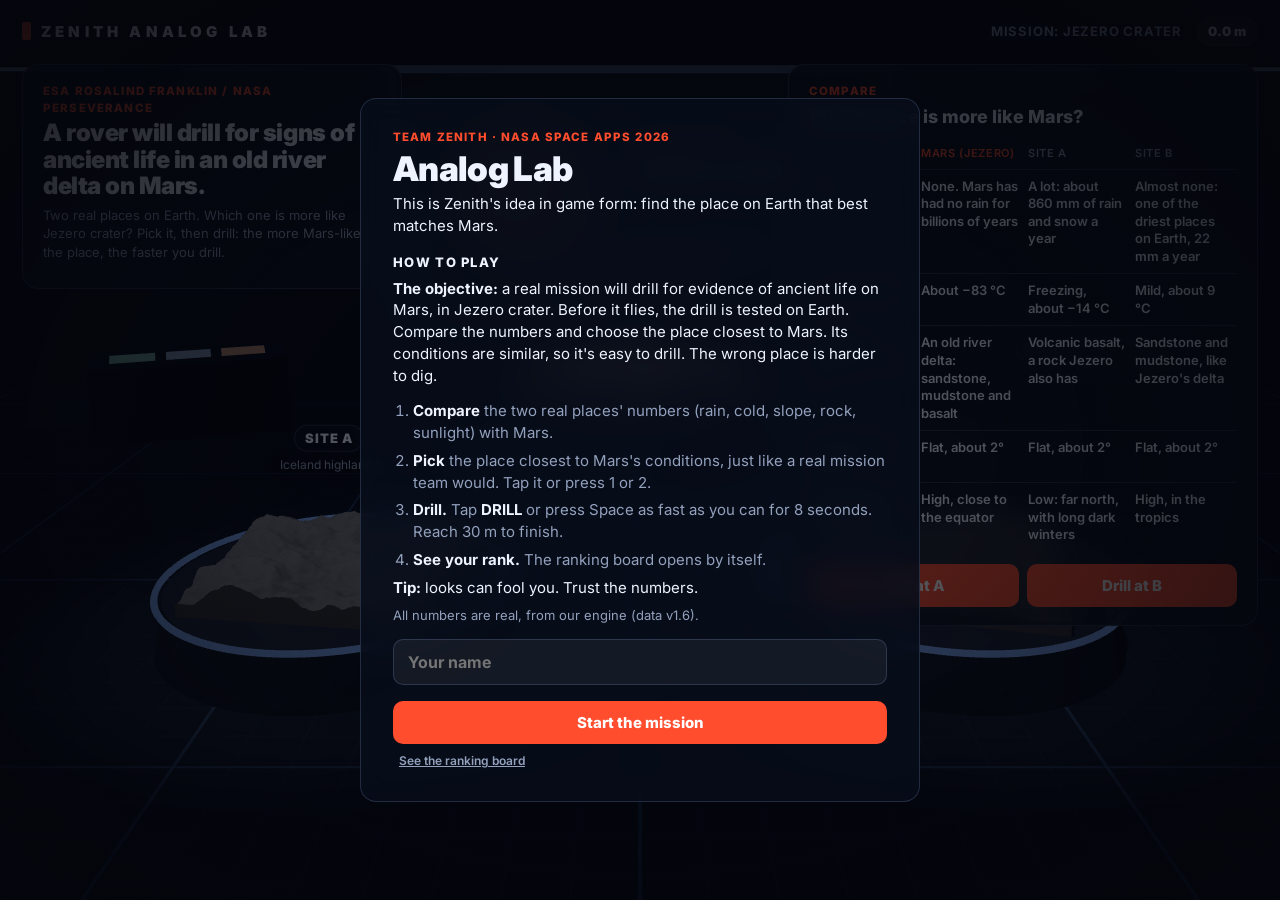
==== commit b8f4a6ef: "Final touches: game start screen and auto ranking board, phone menu and label fixes, README cleanup " ====
--- a/zenith-app/game/index.html
+++ b/zenith-app/game/index.html
@@ -59,8 +59,12 @@
 .label span { display: block; font-size: 12px; color: var(--muted); margin-top: 4px; }
 .label em { display: block; font-style: normal; font-size: 26px; font-weight: 900; color: var(--good); margin-top: 2px; }
 .cover { position: fixed; inset: 0; display: grid; place-items: center; background: radial-gradient(ellipse at center, rgba(4,6,12,.55), rgba(4,6,12,.92)); z-index: 5; padding: 20px; }
-.cover .panel { position: relative; width: min(560px, 100%); padding: 30px 32px; }
+.cover .panel { position: relative; width: min(560px, 100%); padding: 30px 32px; max-height: calc(100vh - 40px); overflow-y: auto; }
+#final .panel { animation: boardIn 450ms cubic-bezier(.2,.8,.2,1) both; }
+@keyframes boardIn { from { opacity: 0; transform: translateY(14px) scale(.97); } }
+#final .verdict { margin-bottom: 14px; }
 .cover h1 { font-size: 34px; }
+.cover h2.howto { font-size: 13px; text-transform: uppercase; letter-spacing: .1em; margin: 16px 0 6px; }
 .steps { margin: 14px 0 6px; padding-left: 20px; color: var(--muted); }
 .steps li { margin-bottom: 6px; } .steps b { color: var(--ink); }
 .hint { position: fixed; left: 50%; bottom: 118px; transform: translateX(-50%); font-size: 12.5px; color: var(--muted); text-shadow: 0 1px 6px #000; pointer-events: none; }
@@ -168,14 +172,17 @@
   <div class="panel">
     <p class="kicker">Team Zenith · NASA Space Apps 2026</p>
     <h1>Analog Lab</h1>
-    <p>Before a rover flies to Mars, it is tested somewhere on Earth that is as much like Mars as possible. Your job: pick the better place, then drill.</p>
+    <p>This is Zenith's idea in game form: find the place on Earth that best matches Mars.</p>
+    <h2 class="howto">How to play</h2>
+    <p><b>The objective:</b> a real mission will drill for evidence of ancient life on Mars, in Jezero crater. Before it flies, the drill is tested on Earth. Compare the numbers and choose the place closest to Mars. Its conditions are similar, so it's easy to drill. The wrong place is harder to dig.</p>
     <ol class="steps">
-      <li><b>Read the facts</b> about two real places on Earth and Jezero crater on Mars.</li>
-      <li><b>Pick the place</b> you think is more like Mars.</li>
-      <li><b>Drill it.</b> 8 seconds, tap as fast as you can. The closer your place is to the target, the deeper every tap digs.</li>
-      <li><b>Get the verdict.</b> Our engine scores every site with real climate, terrain and rock data. Deepest total drill tops the chart.</li>
+      <li><b>Compare</b> the two real places' numbers (rain, cold, slope, rock, sunlight) with Mars.</li>
+      <li><b>Pick</b> the place closest to Mars's conditions, just like a real mission team would. Tap it or press 1 or 2.</li>
+      <li><b>Drill.</b> Tap <b>DRILL</b> or press Space as fast as you can for 8 seconds. Reach 30 m to finish.</li>
+      <li><b>See your rank.</b> The ranking board opens by itself.</li>
     </ol>
-    <p class="muted">Your depth goes on the live ranking board, shared by everyone playing. All data is real, from our engine.</p>
+    <p><b>Tip:</b> looks can fool you. Trust the numbers.</p>
+    <p class="muted">All numbers are real, from our engine (data v1.6).</p>
     <input class="name" id="pname" maxlength="18" placeholder="Your name" autocomplete="off">
     <button class="cta" id="go">Start the mission</button>
     <button class="linkbtn" id="seeBoard">See the ranking board</button>
@@ -463,10 +470,11 @@
     $("#inspect").insertAdjacentHTML("afterbegin", `<div class="verdict ${right ? "yes" : "no"}"><b>${right ? "Good call!" : "Not quite."}</b> Site ${LET[rank[0].k]}, ${esc(best.name)}, is closer to ${esc(r.body === "Moon" ? "the Moon" : "Mars")}. You drilled <b>${lastDepth.toFixed(1)} m</b>.</div>`);
     $("#inspect").insertAdjacentHTML("beforeend", `<div class="bars">${rank.map(x => `<div class="bar ${x === rank[0] ? "win" : ""}"><b>${LET[x.k]}</b><span class="tr"><i data-w="${Math.round(x.c.score * 100)}"></i></span><span class="n">${x.c.score.toFixed(2)}</span><small>${esc(x.c.name)}: match score from our engine${x === rank[0] ? "" : ""}</small></div>`).join("")}</div>
       <p>${esc(SIMPLE[r.id] || r.lesson)}</p>
-      <p class="muted">Green = like Mars, amber = partly, red = not like Mars. Each tap drilled ${eff(mine.score).toFixed(2)} m at your site${right ? "" : `; at ${esc(best.name)} it would have been ${eff(best.score).toFixed(2)} m`}.</p>
-      <button class="cta" id="nextR">See the ranking board</button>`);
+      <p class="muted">Green = like Mars, amber = partly, red = not like Mars. Each tap drilled ${eff(mine.score).toFixed(2)} m at your site${right ? "" : `; at ${esc(best.name)} it would have been ${eff(best.score).toFixed(2)} m`}.</p>`);
     requestAnimationFrame(() => document.querySelectorAll(".bar .tr i").forEach(i => (i.style.width = i.dataset.w + "%")));
-    $("#nextR").onclick = () => { round++; round < R.length ? startRound() : finish(); };
+    // the round is over: open the ranking board in the middle of the screen by itself, with the verdict on top
+    verdict = `<div class="verdict ${right ? "yes" : "no"}"><b>${right ? "Good call!" : "Not quite."}</b> ${esc(best.name)} is closer to ${esc(r.body === "Moon" ? "the Moon" : "Mars")} (${best.score.toFixed(2)} against ${rank[1].c.score.toFixed(2)}).</div>`;
+    setTimeout(() => { round++; round < R.length ? startRound() : finish(); }, 1200);
   }
   function reveal() { /* after locking, clicking a site does nothing more */ }
 
@@ -474,7 +482,7 @@
   // metres per tap from the engine score: Atacama 0.81 -> 0.65 m, Iceland 0.21 -> 0.16 m.
   // Reaching the 30 m finish in 8 s needs about 47 taps (6 a second) at the better site, and is impossible at the worse one.
   const SECS = 8, GOAL = 30, eff = sc => 0.12 + 0.8 * sc * sc;
-  let X = null, lastDepth = 0, total = 0, player = "", lastFinish = null;
+  let X = null, lastDepth = 0, total = 0, player = "", lastFinish = null, verdict = "";
   function startDrill(k) {
     if (X || locked) return;
     if (document.activeElement && document.activeElement.blur) document.activeElement.blur(); // Space must tap the drill, not press a focused button
@@ -706,7 +714,7 @@
       $("#save2").onclick = go2; $("#pname2").addEventListener("keydown", e => { if (e.key === "Enter") { e.stopPropagation(); go2(); } }); $("#pname2").focus();
       return;
     }
-    $("#finalIn").innerHTML = `<p class="kicker">${r.shared ? "Live ranking board" : "Ranking board"} · ${esc(name)}</p><h1>${lastFinish ? `Finished in ${lastFinish.toFixed(1)} s` : `${total.toFixed(1)} m drilled`}</h1>
+    $("#finalIn").innerHTML = `${verdict}<p class="kicker">${r.shared ? "Live ranking board" : "Ranking board"} · ${esc(name)}</p><h1>${lastFinish ? `Finished in ${lastFinish.toFixed(1)} s` : `${total.toFixed(1)} m drilled`}</h1>
       <p>You are <b>#${r.place}</b> of ${r.total} participant${r.total === 1 ? "" : "s"}${r.shared ? " so far, on every phone and screen playing" : ""}. The more Mars-like your place, the deeper every tap went. Finishers rank by time.</p>
       ${r.note ? `<p class="muted">${esc(r.note)}</p>` : ""}
       ${chart(r.rows, r.me)}
@@ -717,7 +725,7 @@
       <button class="cta" id="again">Next participant</button>
       ${r.shared ? "" : `<button class="linkbtn" id="wipe">Clear the chart</button>`}`;
     growBars();
-    $("#again").onclick = () => { $("#final").hidden = true; round = 0; total = 0; $("#pts").textContent = "0.0 m"; $("#pname").value = ""; $("#intro").hidden = false; startRound(); setTimeout(() => $("#pname").focus(), 50); };
+    $("#again").onclick = () => { $("#final").hidden = true; round = 0; total = 0; verdict = ""; $("#pts").textContent = "0.0 m"; $("#pname").value = ""; $("#intro").hidden = false; startRound(); setTimeout(() => $("#pname").focus(), 50); };
     if ($("#wipe")) $("#wipe").onclick = () => { try { localStorage.removeItem(BKEY); } catch (e) {} mem = null; $("#wipe").textContent = "Chart cleared"; };
   }
   async function showBoard() {
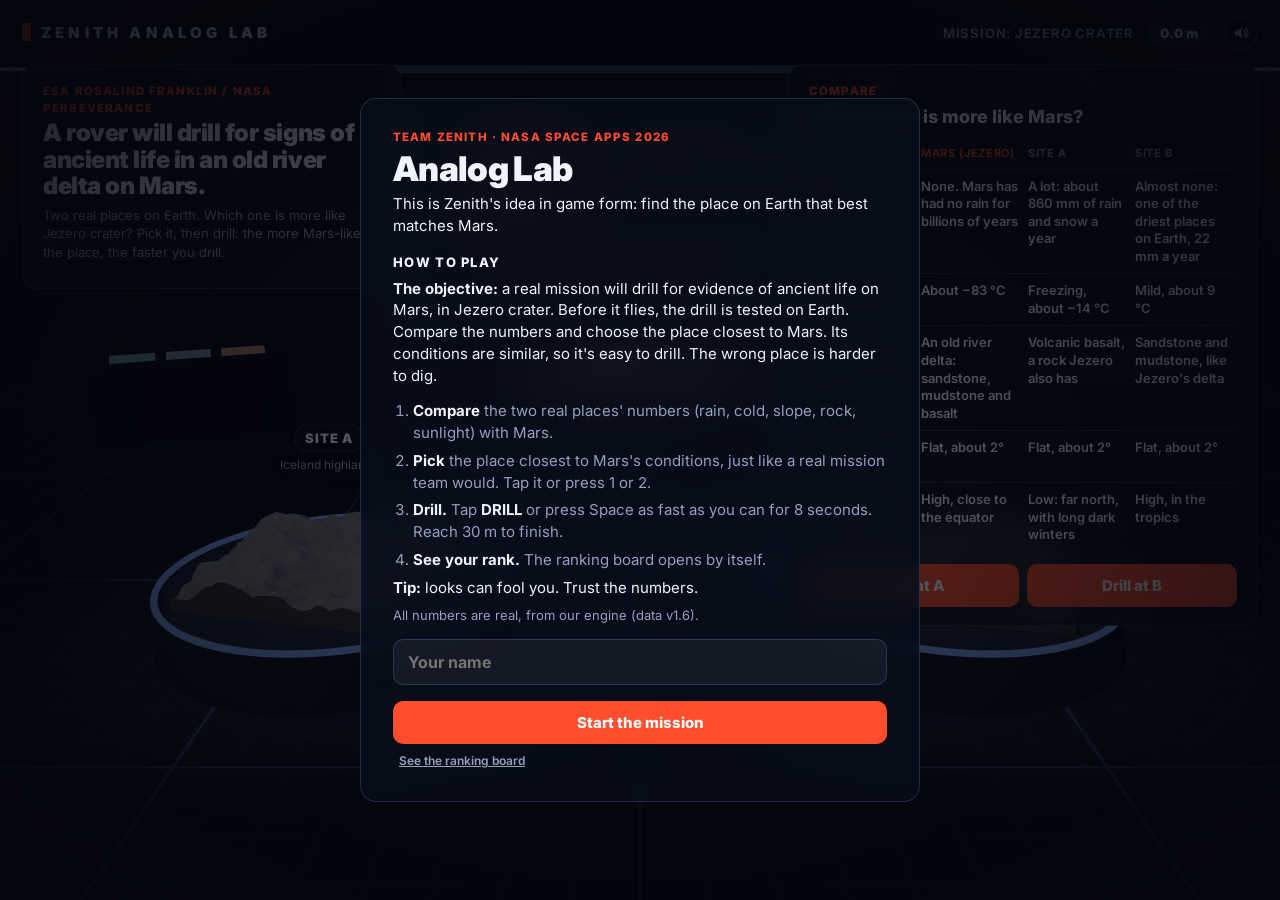
==== commit c82753f3: "Background music from the demo video, with a mute button in the top bar Starts after the first tap o" ====
--- a/zenith-app/game/index.html
+++ b/zenith-app/game/index.html
@@ -759,5 +759,6 @@
   startRound(); requestAnimationFrame(frame);
 })();
 </script>
+<script src="../js/music.js"></script>
 </body>
 </html>
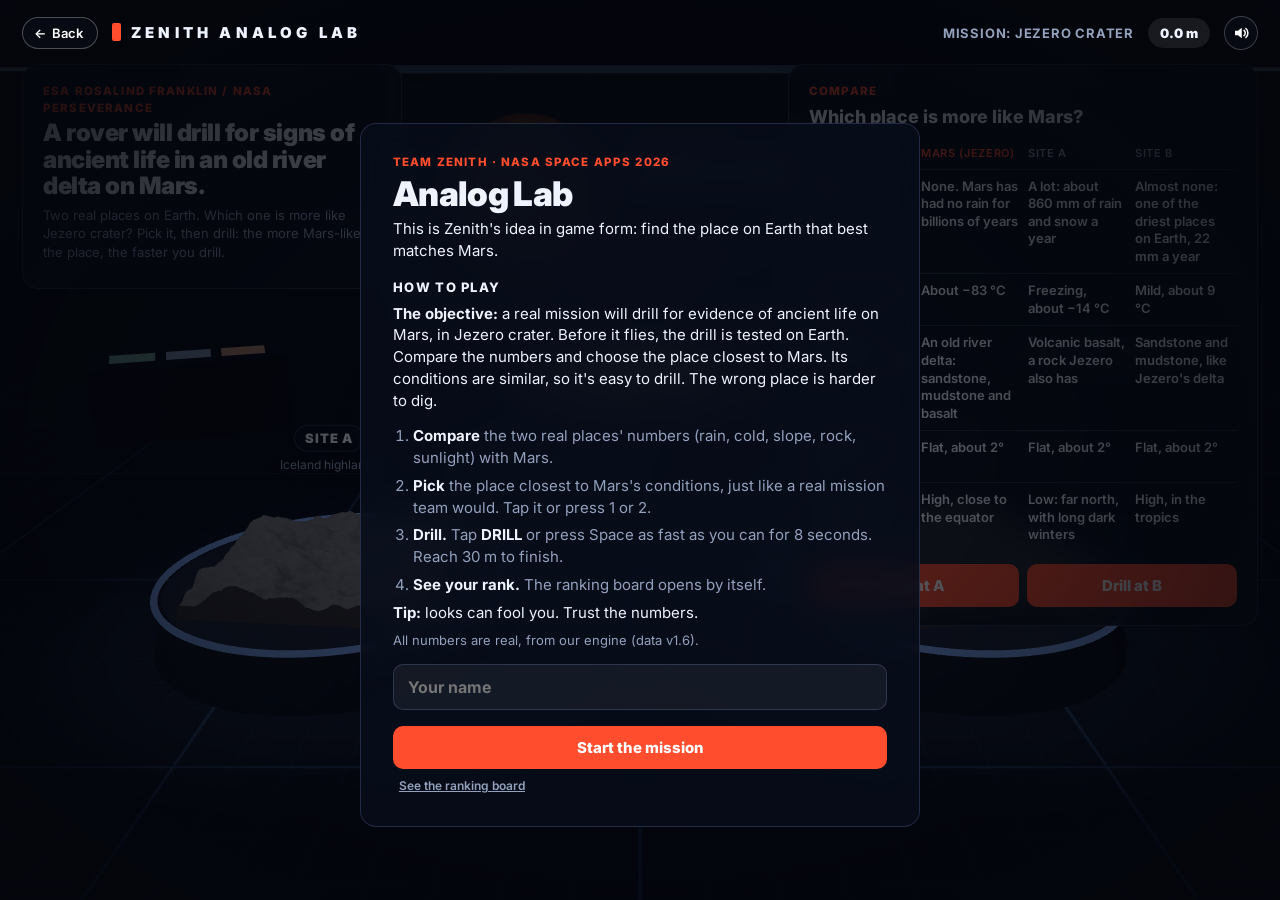
==== commit 2caa6fa7: "Back button on every page, your searched conditions on the result, Top drillers heading on the auto " ====
--- a/zenith-app/game/index.html
+++ b/zenith-app/game/index.html
@@ -11,7 +11,12 @@
 * { box-sizing: border-box; }
 html, body { margin: 0; height: 100%; background: #04060c; color: var(--ink); font: 15px/1.45 Inter, system-ui, sans-serif; overflow: hidden; }
 canvas#lab { position: fixed; inset: 0; width: 100%; height: 100%; display: block; }
-.top { position: fixed; top: 0; left: 0; right: 0; display: flex; align-items: center; gap: 14px; padding: 16px 22px; pointer-events: none; }
+.top { position: fixed; top: 0; left: 0; right: 0; display: flex; align-items: center; gap: 14px; padding: 16px 22px; pointer-events: none; z-index: 6; }
+.backlink { pointer-events: auto; display: inline-flex; align-items: center; gap: 6px; padding: 7px 14px 7px 11px; border-radius: 999px; border: 1px solid rgba(255,255,255,.28); background: rgba(10,14,24,.65); color: #fff; font: 600 13px Inter, system-ui, sans-serif; text-decoration: none; -webkit-backdrop-filter: blur(10px); backdrop-filter: blur(10px); }
+.backlink:hover { background: rgba(10,14,24,.9); border-color: rgba(255,255,255,.5); }
+.backlink:focus-visible { outline: 2px solid #fc3d21; outline-offset: 2px; }
+body .cover { padding-top: 70px; }
+@media (max-width: 600px) { .top .brand { display: none; } body .top .pts { white-space: nowrap; margin-left: auto; } }
 .brand { font-weight: 900; letter-spacing: .28em; font-size: 15px; }
 .brand i { display: inline-block; width: 9px; height: 18px; background: var(--accent); border-radius: 2px; margin-right: 10px; vertical-align: -3px; }
 .top .round { margin-left: auto; font-size: 13px; color: var(--muted); font-weight: 700; letter-spacing: .06em; }
@@ -63,6 +68,7 @@
 #final .panel { animation: boardIn 450ms cubic-bezier(.2,.8,.2,1) both; }
 @keyframes boardIn { from { opacity: 0; transform: translateY(14px) scale(.97); } }
 #final .verdict { margin-bottom: 14px; }
+#final .board-h { margin: 16px 0 0; font-size: 20px; }
 .cover h1 { font-size: 34px; }
 .cover h2.howto { font-size: 13px; text-transform: uppercase; letter-spacing: .1em; margin: 16px 0 6px; }
 .steps { margin: 14px 0 6px; padding-left: 20px; color: var(--muted); }
@@ -153,7 +159,7 @@
 </head>
 <body>
 <canvas id="lab"></canvas>
-<header class="top"><a class="brand back" href="../index.html" style="pointer-events:auto;color:inherit;text-decoration:none" title="Back to Zenith"><i></i>ZENITH ANALOG LAB</a><span class="round" id="round"></span><span class="pts" id="pts">0.0 m</span></header>
+<header class="top"><a class="backlink" href="../index.html" title="Back to the Zenith app"><span aria-hidden="true">←</span> Back</a><a class="brand back" href="../index.html" style="pointer-events:auto;color:inherit;text-decoration:none" title="Back to Zenith"><i></i>ZENITH ANALOG LAB</a><span class="round" id="round"></span><span class="pts" id="pts">0.0 m</span></header>
 
 <section class="panel brief" id="brief"></section>
 <section class="panel inspect" id="inspect" hidden></section>
@@ -717,6 +723,7 @@
     $("#finalIn").innerHTML = `${verdict}<p class="kicker">${r.shared ? "Live ranking board" : "Ranking board"} · ${esc(name)}</p><h1>${lastFinish ? `Finished in ${lastFinish.toFixed(1)} s` : `${total.toFixed(1)} m drilled`}</h1>
       <p>You are <b>#${r.place}</b> of ${r.total} participant${r.total === 1 ? "" : "s"}${r.shared ? " so far, on every phone and screen playing" : ""}. The more Mars-like your place, the deeper every tap went. Finishers rank by time.</p>
       ${r.note ? `<p class="muted">${esc(r.note)}</p>` : ""}
+      <h2 class="board-h">Top drillers</h2>
       ${chart(r.rows, r.me)}
       ${r.place > 10 ? `<p class="muted">You: #${r.place}, ${lastFinish ? `${lastFinish.toFixed(1)} s` : `${total.toFixed(1)} m`}.</p>` : ""}
       <ol class="steps"><li><b>Looks can fool you.</b> Iceland looks like Mars, but rain and a low Sun make it a poor match. The Atacama is almost rainless, like Mars.</li>
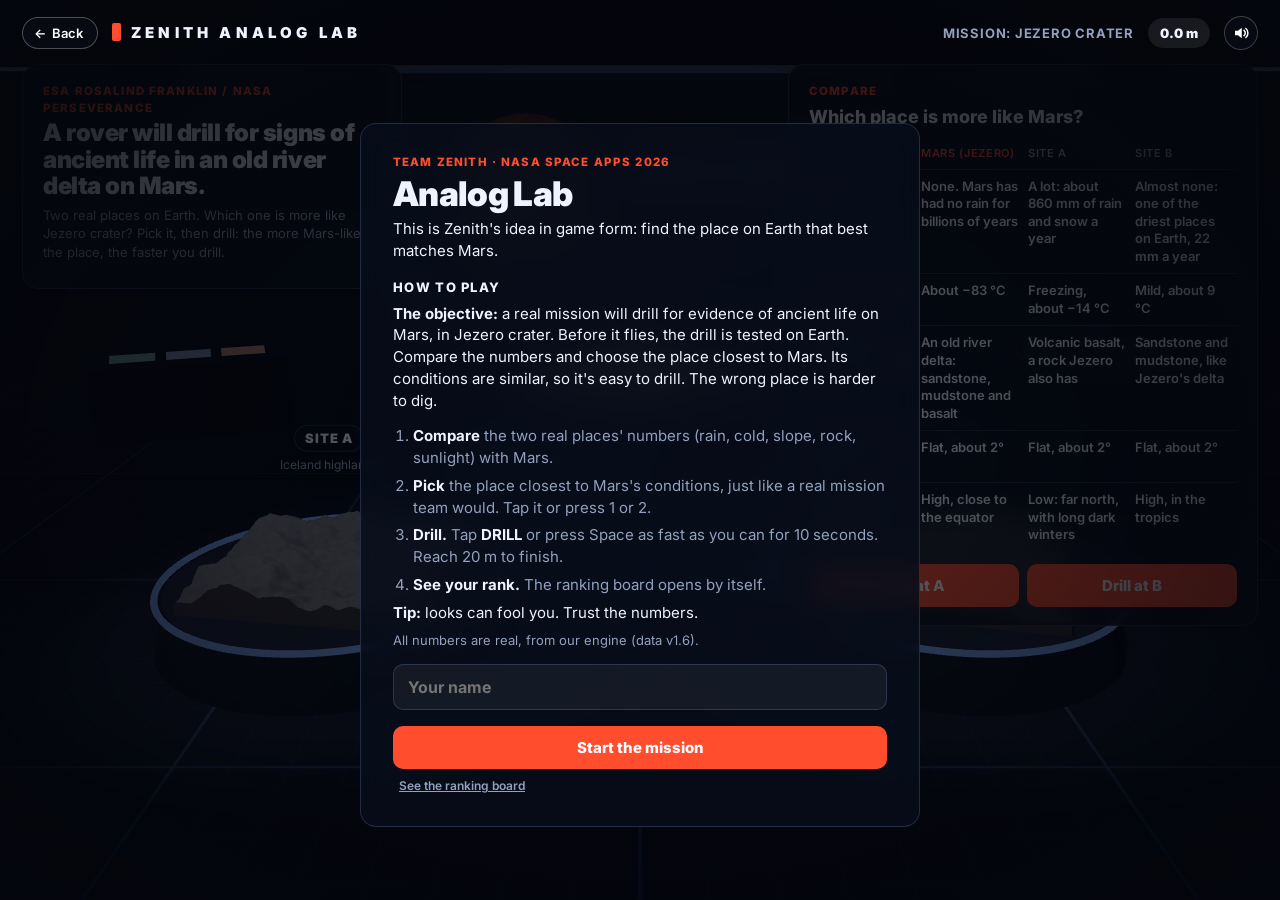
==== commit e3bdf0b1: "Make the drill game easier: 20 m in 10 seconds, deeper taps Metres per tap: Atacama 0.81 -> 0.90 m (" ====
--- a/zenith-app/game/index.html
+++ b/zenith-app/game/index.html
@@ -184,7 +184,7 @@
     <ol class="steps">
       <li><b>Compare</b> the two real places' numbers (rain, cold, slope, rock, sunlight) with Mars.</li>
       <li><b>Pick</b> the place closest to Mars's conditions, just like a real mission team would. Tap it or press 1 or 2.</li>
-      <li><b>Drill.</b> Tap <b>DRILL</b> or press Space as fast as you can for 8 seconds. Reach 30 m to finish.</li>
+      <li><b>Drill.</b> Tap <b>DRILL</b> or press Space as fast as you can for 10 seconds. Reach 20 m to finish.</li>
       <li><b>See your rank.</b> The ranking board opens by itself.</li>
     </ol>
     <p><b>Tip:</b> looks can fool you. Trust the numbers.</p>
@@ -485,9 +485,10 @@
   function reveal() { /* after locking, clicking a site does nothing more */ }
 
   /* ---------- drill challenge: tap fast; a better-matched site digs deeper per tap ---------- */
-  // metres per tap from the engine score: Atacama 0.81 -> 0.65 m, Iceland 0.21 -> 0.16 m.
-  // Reaching the 30 m finish in 8 s needs about 47 taps (6 a second) at the better site, and is impossible at the worse one.
-  const SECS = 8, GOAL = 30, eff = sc => 0.12 + 0.8 * sc * sc;
+  // metres per tap from the engine score: Atacama 0.81 -> 0.90 m, Iceland 0.21 -> 0.20 m.
+  // Reaching the 20 m finish in 10 s needs about 23 taps (just over 2 a second) at the better site; at the worse one it needs
+  // about 100 taps (10 a second), so picking the right place still decides who finishes.
+  const SECS = 10, GOAL = 20, eff = sc => 0.15 + 1.15 * sc * sc;
   let X = null, lastDepth = 0, total = 0, player = "", lastFinish = null, verdict = "";
   function startDrill(k) {
     if (X || locked) return;
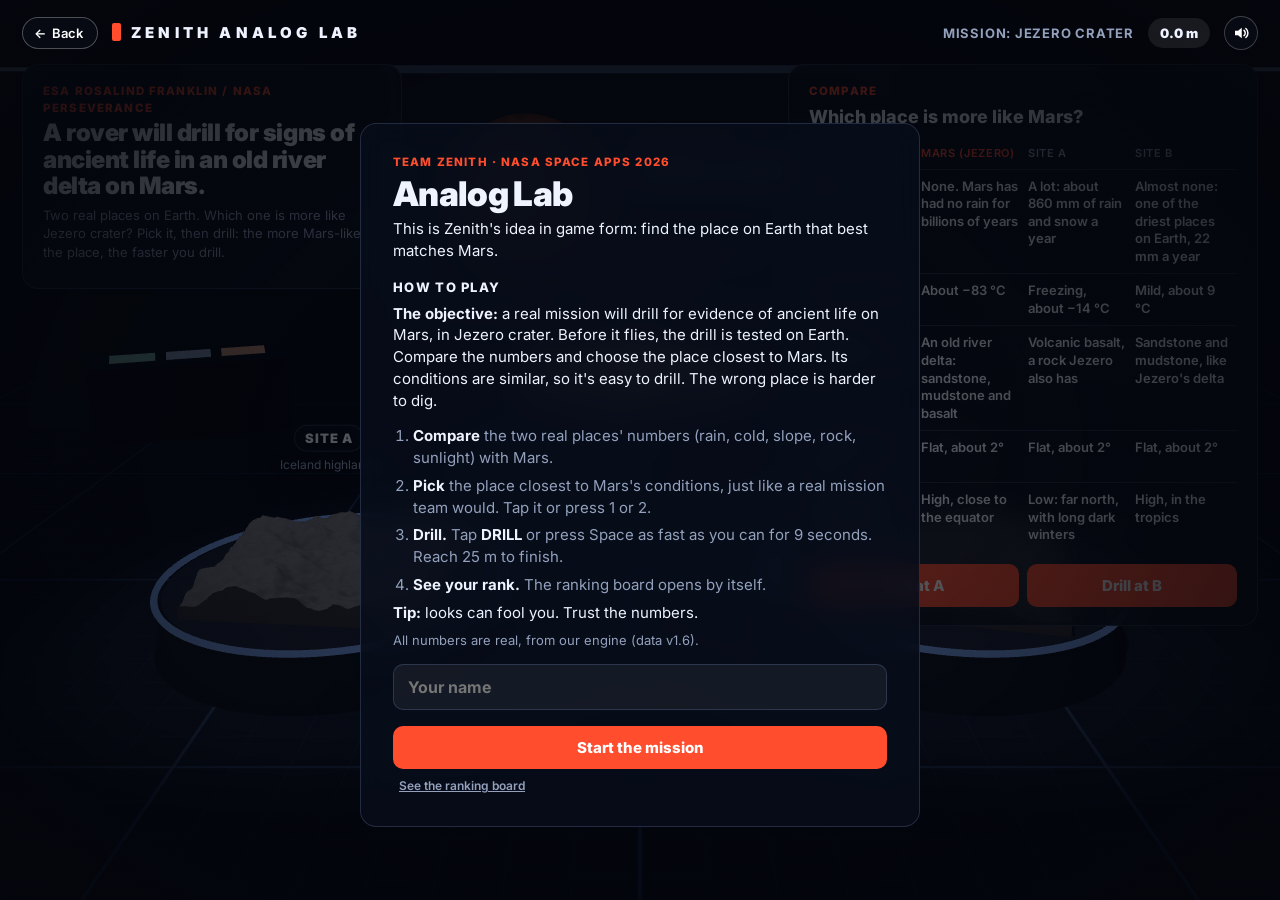
==== commit 587c3aa3: "Drill game: a bit harder again, 25 m in 9 seconds Metres per tap: Atacama 0.81 m (was 0.90), Iceland" ====
--- a/zenith-app/game/index.html
+++ b/zenith-app/game/index.html
@@ -184,7 +184,7 @@
     <ol class="steps">
       <li><b>Compare</b> the two real places' numbers (rain, cold, slope, rock, sunlight) with Mars.</li>
       <li><b>Pick</b> the place closest to Mars's conditions, just like a real mission team would. Tap it or press 1 or 2.</li>
-      <li><b>Drill.</b> Tap <b>DRILL</b> or press Space as fast as you can for 10 seconds. Reach 20 m to finish.</li>
+      <li><b>Drill.</b> Tap <b>DRILL</b> or press Space as fast as you can for 9 seconds. Reach 25 m to finish.</li>
       <li><b>See your rank.</b> The ranking board opens by itself.</li>
     </ol>
     <p><b>Tip:</b> looks can fool you. Trust the numbers.</p>
@@ -485,10 +485,10 @@
   function reveal() { /* after locking, clicking a site does nothing more */ }
 
   /* ---------- drill challenge: tap fast; a better-matched site digs deeper per tap ---------- */
-  // metres per tap from the engine score: Atacama 0.81 -> 0.90 m, Iceland 0.21 -> 0.20 m.
-  // Reaching the 20 m finish in 10 s needs about 23 taps (just over 2 a second) at the better site; at the worse one it needs
-  // about 100 taps (10 a second), so picking the right place still decides who finishes.
-  const SECS = 10, GOAL = 20, eff = sc => 0.15 + 1.15 * sc * sc;
+  // metres per tap from the engine score: Atacama 0.81 -> 0.81 m, Iceland 0.21 -> 0.19 m.
+  // Reaching the 25 m finish in 9 s needs about 31 taps (3.5 a second) at the better site; at the worse one it needs
+  // about 130 taps (14 a second), so picking the right place still decides who finishes.
+  const SECS = 9, GOAL = 25, eff = sc => 0.15 + 1.0 * sc * sc;
   let X = null, lastDepth = 0, total = 0, player = "", lastFinish = null, verdict = "";
   function startDrill(k) {
     if (X || locked) return;
